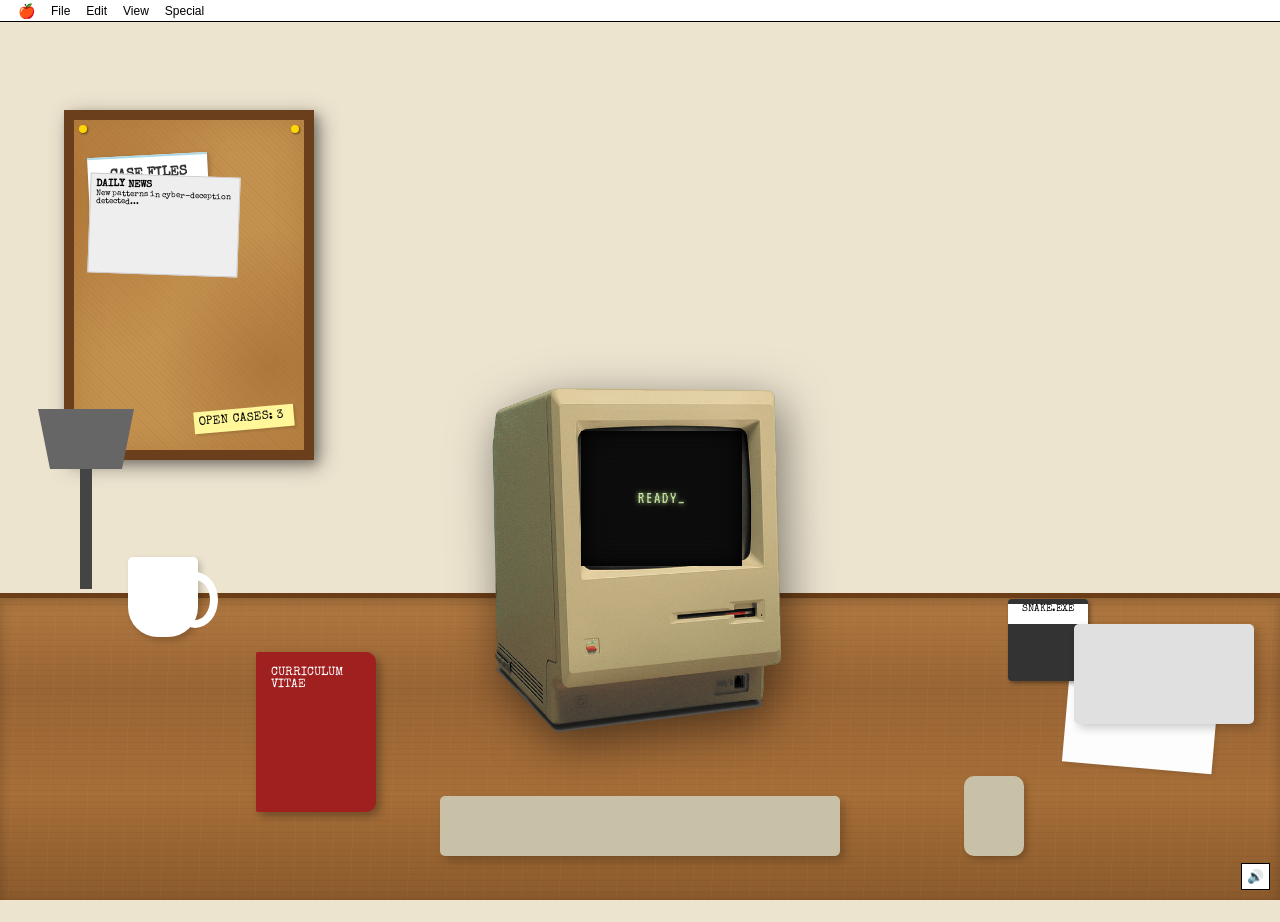
==== desk-prototype/index.html @ 0321bca7 "v3.1: Replace CSS Mac with real photo + calibrated screen overlay, improve wood desk + cork board te" ====
<!DOCTYPE html>
<html lang="en">
<head>
    <meta charset="UTF-8">
    <meta name="viewport" content="width=device-width, initial-scale=1.0">
    <title>Docka Research | Forensic Researcher Desk</title>
    <link href="https://fonts.googleapis.com/css2?family=Special+Elite&family=VT323&display=swap" rel="stylesheet">
    <style>
        :root {
            --wall-color: #EDE4D0;
            --desk-color: #B87830;
            --mac-body: #C9C0A8;
            --mac-screen: #0a0a0a;
            --phosphor: #c8e8a0;
            --shadow: rgba(0,0,0,0.2);
            --lamp-glow: transparent;
            --text-color: #000;
            --menu-bg: #fff;
            --circle-red: #C02020;
            --transition-speed: 0.5s;
        }

        .dark-mode {
            --wall-color: #1a1008;
            --desk-color: #2a1408;
            --lamp-glow: radial-gradient(circle at 200px 200px, rgba(255, 230, 150, 0.4) 0%, transparent 70%);
            --text-color: #eee;
            --menu-bg: #333;
        }

        * { box-sizing: border-box; margin: 0; padding: 0; cursor: default; }
        
        body {
            background-color: var(--wall-color);
            font-family: 'Special Elite', cursive;
            overflow: hidden;
            height: 100vh;
            width: 100vw;
            transition: background-color var(--transition-speed);
        }

        /* System 6 Menu Bar */
        #menu-bar {
            height: 22px;
            background: #fff;
            border-bottom: 1px solid #000;
            display: flex;
            align-items: center;
            padding: 0 10px;
            font-family: -apple-system, BlinkMacSystemFont, "Segoe UI", Helvetica, Arial, sans-serif;
            font-size: 12px;
            position: fixed;
            top: 0;
            left: 0;
            right: 0;
            z-index: 1000;
        }
        .menu-item { padding: 0 8px; position: relative; }
        .menu-item:hover { background: #000; color: #fff; }
        .apple-logo { font-size: 14px; }
        
        #menu-bar .dropdown {
            display: none;
            position: absolute;
            top: 22px;
            left: 0;
            background: #fff;
            border: 1px solid #000;
            box-shadow: 2px 2px 0 #000;
            min-width: 150px;
            z-index: 1001;
        }
        .menu-item:hover .dropdown { display: block; }
        .dropdown-item { padding: 4px 12px; color: #000; }
        .dropdown-item:hover { background: #000; color: #fff; }

        /* Desk Scene */
        #viewport {
            width: 100%;
            height: calc(100% - 22px);
            margin-top: 22px;
            display: flex;
            flex-direction: column;
            align-items: center;
            justify-content: flex-end;
            position: relative;
        }

        #desk-surface {
            width: 100%;
            height: 35%;
            background-color: #9A6535;
            background-image:
                repeating-linear-gradient(
                    92deg,
                    transparent,
                    transparent 18px,
                    rgba(255,255,255,0.025) 18px,
                    rgba(255,255,255,0.025) 19px
                ),
                repeating-linear-gradient(
                    180deg,
                    rgba(0,0,0,0.04) 0px,
                    rgba(0,0,0,0.04) 1px,
                    transparent 1px,
                    transparent 6px
                ),
                linear-gradient(
                    180deg,
                    #B07840 0%,
                    #9A6535 30%,
                    #A66E38 65%,
                    #8B5A2C 100%
                );
            border-top: 5px solid #6B3E18;
            box-shadow: inset 0 4px 12px rgba(0,0,0,0.2);
            position: relative;
            transition: background-color var(--transition-speed);
        }

        #lamp-light {
            position: absolute;
            top: 0; left: 0; width: 100%; height: 100%;
            background: var(--lamp-glow);
            pointer-events: none;
            z-index: 5;
        }

        /* Evidence Board */
        #evidence-board {
            position: absolute;
            left: 5%;
            top: 10%;
            width: 250px;
            height: 350px;
            background-color: #C4914F;
            background-image:
                radial-gradient(ellipse at 15% 20%, rgba(160,100,40,0.5) 0%, transparent 45%),
                radial-gradient(ellipse at 85% 75%, rgba(140,80,30,0.4) 0%, transparent 40%),
                radial-gradient(ellipse at 50% 50%, rgba(200,150,80,0.2) 0%, transparent 60%),
                repeating-linear-gradient(45deg, transparent, transparent 3px, rgba(0,0,0,0.03) 3px, rgba(0,0,0,0.03) 4px);
            border: 10px solid #6B3E1C;
            box-shadow: 4px 4px 8px rgba(0,0,0,0.2), inset 0 0 30px rgba(140,90,30,0.3), 6px 6px 20px rgba(0,0,0,0.4);
            padding: 15px;
            z-index: 1;
        }
        .pin {
            width: 8px; height: 8px; background: gold; border-radius: 50%;
            position: absolute; box-shadow: 1px 1px 2px rgba(0,0,0,0.5);
        }
        .index-card {
            background: #fff; width: 120px; height: 80px; padding: 10px;
            box-shadow: 2px 2px 5px rgba(0,0,0,0.2);
            transform: rotate(-3deg); margin-top: 20px;
            font-size: 14px; color: #333; text-align: center;
            border-top: 2px solid #add8e6;
        }

        /* Real Mac Photo + Screen Overlay */
        #mac-container {
            position: absolute;
            bottom: 18%;
            width: 310px;
            z-index: 10;
        }
        #mac-photo {
            width: 100%;
            height: auto;
            display: block;
            filter: drop-shadow(6px 12px 24px rgba(0,0,0,0.5));
        }
        #mac-screen-overlay {
            position: absolute;
            /* Calibrated to real Mac 128k photo screen area */
            left: 31%;
            top: 14.5%;
            width: 52%;
            height: 37%;
            background: #0d0d0d;
            cursor: pointer;
            overflow: hidden;
            box-shadow: inset 0 0 25px rgba(0,0,0,0.9), inset 0 0 8px rgba(0,0,0,0.6);
        }
        /* Phosphor scanlines on screen */
        #mac-screen-overlay::after {
            content: '';
            position: absolute;
            top: 0; left: 0; right: 0; bottom: 0;
            background: repeating-linear-gradient(
                0deg,
                transparent,
                transparent 2px,
                rgba(0,0,0,0.08) 2px,
                rgba(0,0,0,0.08) 4px
            );
            pointer-events: none;
            z-index: 2;
        }

        /* Desk Items */
        .desk-item { position: absolute; transition: transform 0.2s; }
        .desk-item:hover { transform: translateY(-5px); }

        #keyboard { bottom: 5%; width: 400px; height: 60px; background: var(--mac-body); border-radius: 5px; box-shadow: 5px 5px 10px rgba(0,0,0,0.2); left: calc(50% - 200px); z-index: 11; }
        #mouse { bottom: 5%; right: 20%; width: 60px; height: 80px; background: var(--mac-body); border-radius: 10px; box-shadow: 3px 3px 6px rgba(0,0,0,0.2); z-index: 11; }
        #red-notebook { bottom: 10%; left: 20%; width: 120px; height: 160px; background: #a02020; border-radius: 2px 10px 10px 2px; box-shadow: 4px 4px 8px rgba(0,0,0,0.3); z-index: 11; }
        #envelope { bottom: 15%; right: 5%; width: 150px; height: 100px; background: #fdfdfd; box-shadow: 2px 2px 4px rgba(0,0,0,0.1); transform: rotate(5deg); z-index: 11; }
        #floppy { bottom: 25%; right: 15%; width: 80px; height: 82px; background: #333; border-radius: 4px; z-index: 11; box-shadow: 2px 2px 4px rgba(0,0,0,0.4); }
        #coffee-mug { bottom: 30%; left: 10%; width: 70px; height: 80px; background: #fff; border-radius: 5px 5px 30px 30px; box-shadow: 3px 3px 6px rgba(0,0,0,0.2); z-index: 11; }
        #coffee-mug::after { content: ''; position: absolute; right: -20px; top: 15px; width: 30px; height: 40px; border: 8px solid #fff; border-radius: 50%; }
        #lamp { bottom: 40%; left: 2%; width: 120px; height: 200px; z-index: 12; }
        #printer { bottom: 20%; right: 2%; width: 180px; height: 100px; background: #e0e0e0; border-radius: 5px; z-index: 11; box-shadow: 4px 4px 10px rgba(0,0,0,0.2); }

        /* Interaction Circle */
        .hover-circle {
            position: absolute;
            pointer-events: none;
            width: 120%;
            height: 120%;
            top: -10%;
            left: -10%;
            z-index: 20;
            opacity: 0;
            transition: opacity 0.2s;
        }
        .desk-item:hover .hover-circle { opacity: 1; }
        .circle-svg {
            width: 100%;
            height: 100%;
            fill: none;
            stroke: var(--circle-red);
            stroke-width: 3;
            stroke-linecap: round;
            stroke-dasharray: 1000;
            stroke-dashoffset: 1000;
        }
        .desk-item:hover .circle-svg {
            animation: drawCircle 0.4s forwards ease-out;
        }
        @keyframes drawCircle { to { stroke-dashoffset: 0; } }

        /* Overlays */
        #overlay-container {
            position: fixed;
            top: 0; left: 0; width: 100%; height: 100%;
            background: rgba(0,0,0,0.5);
            display: none;
            justify-content: center;
            align-items: center;
            z-index: 2000;
        }
        .sys6-window {
            background: #fff;
            border: 1px solid #000;
            box-shadow: 2px 2px 0 #000;
            width: 500px;
            max-width: 90vw;
            position: relative;
        }
        .sys6-titlebar {
            height: 20px;
            background: repeating-linear-gradient(180deg, #000 0px, #000 1px, #fff 1px, #fff 2px);
            border-bottom: 1px solid #000;
            display: flex;
            justify-content: center;
            align-items: center;
        }
        .sys6-title {
            background: #fff;
            padding: 0 10px;
            font-size: 12px;
            font-weight: bold;
        }
        .sys6-close {
            position: absolute;
            left: 4px; top: 4px;
            width: 11px; height: 11px;
            background: #fff;
            border: 1px solid #000;
        }
        .sys6-close:active { background: #000; }
        .sys6-content { padding: 20px; color: #000; line-height: 1.4; overflow-y: auto; max-height: 70vh; }
        
        /* Games Styles */
        #game-canvas { width: 100%; background: #0a0a0a; display: block; }
        .phosphor-text { font-family: 'VT323', monospace; color: var(--phosphor); text-shadow: 0 0 5px var(--phosphor); }

        /* Screensaver */
        #screensaver {
            position: fixed; top: 0; left: 0; width: 100%; height: 100%;
            background: rgba(0,0,0,0.95);
            z-index: 5000;
            display: none;
            color: #fff;
            justify-content: center;
            align-items: center;
            flex-direction: column;
        }
        .toaster { position: absolute; font-size: 40px; pointer-events: none; }
        
        /* UI Utilities */
        #mute-btn { position: fixed; bottom: 10px; right: 10px; z-index: 3000; background: #fff; border: 1px solid #000; padding: 5px; }

        /* Receipts */
        .receipt {
            background: #fff; width: 100px; padding: 10px; border-radius: 0 0 5px 5px;
            position: absolute; top: 100%; left: 40px; transform: scaleY(0); transform-origin: top;
            transition: transform 1s; z-index: 10; font-size: 8px; border: 1px solid #ccc;
        }
        .printing .receipt { transform: scaleY(1); }

        @media (max-width: 1024px) { #viewport { transform: scale(0.85); transform-origin: bottom center; } }
        @media (max-width: 768px) { #viewport { transform: scale(0.65); transform-origin: bottom center; } }
    </style>
</head>
<body>

<div id="menu-bar">
    <div class="menu-item apple-logo">
        🍎
        <div class="dropdown">
            <div class="dropdown-item" onclick="showOverlay('about')">About This Mac...</div>
            <div class="dropdown-item" onclick="showOverlay('services')">Docka Research...</div>
        </div>
    </div>
    <div class="menu-item">File</div>
    <div class="menu-item">Edit</div>
    <div class="menu-item">View</div>
    <div class="menu-item">Special</div>
</div>

<div id="viewport">
    <div id="evidence-board">
        <div class="pin" style="top:5px; left:5px;"></div>
        <div class="pin" style="top:5px; right:5px;"></div>
        <div class="index-card desk-item" onclick="showOverlay('research')">
            <strong>CASE FILES</strong>
            <p style="font-size:10px; margin-top:5px;">Behavioral Analysis Subsets</p>
            <div class="hover-circle"><svg class="circle-svg" viewBox="0 0 100 100"><ellipse cx="50" cy="50" rx="45" ry="40"/></svg></div>
        </div>
        <div style="background:#eee; height:100px; width:150px; margin-top:40px; transform:rotate(2deg); border:1px solid #ccc; padding:5px; font-size:8px;">
            <strong style="font-size:10px;">DAILY NEWS</strong><br>New patterns in cyber-deception detected...
        </div>
        <div style="background:#fff799; padding:5px; width:100px; position:absolute; bottom:20px; right:10px; transform:rotate(-5deg); box-shadow:2px 2px 2px rgba(0,0,0,0.1); font-size:12px;">
            OPEN CASES: 3
        </div>
    </div>

    <div id="mac-container" class="desk-item" onclick="showOverlay('services')">
        <img src="assets/mac128k.png" id="mac-photo" alt="Vintage Macintosh 128k" />
        <div id="mac-screen-overlay" onclick="event.stopPropagation(); startGame('pong')">
            <div style="width:100%; height:100%; display:flex; justify-content:center; align-items:center; position:relative; z-index:1;">
                <span class="phosphor-text" style="font-size: 16px; letter-spacing:2px;">READY_</span>
            </div>
        </div>
        <div class="hover-circle"><svg class="circle-svg" viewBox="0 0 100 100"><ellipse cx="50" cy="50" rx="45" ry="40"/></svg></div>
    </div>

    <div id="keyboard" class="desk-item" onclick="showOverlay('about')">
        <div class="hover-circle"><svg class="circle-svg" viewBox="0 0 100 100"><ellipse cx="50" cy="50" rx="45" ry="40"/></svg></div>
    </div>
    
    <div id="mouse" class="desk-item" onclick="showOverlay('home')">
        <div class="hover-circle"><svg class="circle-svg" viewBox="0 0 100 100"><ellipse cx="50" cy="50" rx="45" ry="40"/></svg></div>
    </div>

    <div id="red-notebook" class="desk-item" onclick="showOverlay('cv')">
        <div style="color:white; padding:15px; font-size:12px;">CURRICULUM VITAE</div>
        <div class="hover-circle"><svg class="circle-svg" viewBox="0 0 100 100"><ellipse cx="50" cy="50" rx="45" ry="40"/></svg></div>
    </div>

    <div id="envelope" class="desk-item" onclick="showOverlay('contact')">
        <div style="padding:10px; font-size:8px;">erin@dockaresearch.com</div>
        <div class="hover-circle"><svg class="circle-svg" viewBox="0 0 100 100"><ellipse cx="50" cy="50" rx="45" ry="40"/></svg></div>
    </div>

    <div id="floppy" class="desk-item" onclick="startGame('snake')">
        <div style="width:100%; height:20px; background:#fff; margin-top:5px; font-size:10px; text-align:center;">SNAKE.EXE</div>
        <div class="hover-circle"><svg class="circle-svg" viewBox="0 0 100 100"><ellipse cx="50" cy="50" rx="45" ry="40"/></svg></div>
    </div>

    <div id="coffee-mug" class="desk-item" onclick="showOverlay('easteregg')">
        <div class="hover-circle"><svg class="circle-svg" viewBox="0 0 100 100"><ellipse cx="50" cy="50" rx="45" ry="40"/></svg></div>
    </div>

    <div id="lamp" class="desk-item" onclick="toggleLamp()">
        <svg viewBox="0 0 100 200">
            <rect x="45" y="100" width="10" height="100" fill="#444" />
            <path d="M20 100 L80 100 L90 50 L10 50 Z" fill="#666" />
        </svg>
        <div class="hover-circle"><svg class="circle-svg" viewBox="0 0 100 100"><ellipse cx="50" cy="50" rx="45" ry="40"/></svg></div>
    </div>

    <div id="printer" class="desk-item" onclick="printCV()">
        <div class="receipt">
            ERIN STEPHENS<br>CV SUMMARY<br>----------<br>* Forensic Researcher<br>* Cyberpsychology<br>* OSINT Expert<br>----------
        </div>
        <div class="hover-circle"><svg class="circle-svg" viewBox="0 0 100 100"><ellipse cx="50" cy="50" rx="45" ry="40"/></svg></div>
    </div>

    <div id="desk-surface">
        <div id="lamp-light"></div>
    </div>
</div>

<div id="overlay-container" onclick="closeOverlay()">
    <div class="sys6-window" onclick="event.stopPropagation()">
        <div class="sys6-titlebar">
            <div class="sys6-close" onclick="closeOverlay()"></div>
            <div class="sys6-title" id="overlay-title">Window</div>
        </div>
        <div class="sys6-content" id="overlay-content">
            <!-- Content Injected Here -->
        </div>
    </div>
</div>

<div id="screensaver" onclick="stopScreensaver()">
    <h1 class="phosphor-text" style="font-size: 40px; margin-bottom: 20px;">DOCKA RESEARCH — SYSTEM IDLE</h1>
    <p class="phosphor-text">PRESS ANY KEY TO AWAKEN</p>
</div>

<button id="mute-btn" onclick="toggleMute()">🔊</button>

<script>
    /* Audio Context */
    let audioCtx;
    let isMuted = false;

    function initAudio() {
        if (!audioCtx) audioCtx = new (window.AudioContext || window.webkitAudioContext)();
    }

    function playSound(type) {
        if (isMuted) return;
        initAudio();
        const osc = audioCtx.createOscillator();
        const gain = audioCtx.createGain();
        osc.connect(gain);
        gain.connect(audioCtx.destination);

        const now = audioCtx.currentTime;

        if (type === 'startup') {
            // Mac Startup Chime (C Major)
            [261.63, 329.63, 392.00, 523.25].forEach((freq, i) => {
                const o = audioCtx.createOscillator();
                const g = audioCtx.createGain();
                o.frequency.value = freq;
                o.type = 'sine';
                o.connect(g);
                g.connect(audioCtx.destination);
                g.gain.setValueAtTime(0.2, now + i * 0.1);
                g.gain.exponentialRampToValueAtTime(0.01, now + 1.5);
                o.start(now + i * 0.1);
                o.stop(now + 1.5);
            });
        } else if (type === 'click') {
            const noise = audioCtx.createBufferSource();
            const buffer = audioCtx.createBuffer(1, audioCtx.sampleRate * 0.005, audioCtx.sampleRate);
            const data = buffer.getChannelData(0);
            for (let i = 0; i < data.length; i++) data[i] = Math.random() * 2 - 1;
            noise.buffer = buffer;
            gain.gain.setValueAtTime(0.05, now);
            gain.gain.exponentialRampToValueAtTime(0.01, now + 0.005);
            noise.connect(gain);
            noise.start();
        } else if (type === 'whirr') {
            osc.frequency.setValueAtTime(100, now);
            osc.frequency.linearRampToValueAtTime(120, now + 0.4);
            osc.frequency.linearRampToValueAtTime(80, now + 0.8);
            gain.gain.setValueAtTime(0.1, now);
            gain.gain.linearRampToValueAtTime(0.01, now + 0.8);
            osc.start();
            osc.stop(now + 0.8);
        } else if (type === 'open') {
            osc.frequency.setValueAtTime(400, now);
            osc.frequency.exponentialRampToValueAtTime(200, now + 0.2);
            gain.gain.setValueAtTime(0.1, now);
            gain.gain.exponentialRampToValueAtTime(0.01, now + 0.2);
            osc.start();
            osc.stop(now + 0.2);
        } else if (type === 'pong-paddle') {
            osc.type = 'square';
            osc.frequency.setValueAtTime(440, now);
            gain.gain.setValueAtTime(0.1, now);
            gain.gain.exponentialRampToValueAtTime(0.01, now + 0.05);
            osc.start();
            osc.stop(now + 0.05);
        } else if (type === 'pong-wall') {
            osc.type = 'square';
            osc.frequency.setValueAtTime(220, now);
            gain.gain.setValueAtTime(0.1, now);
            gain.gain.exponentialRampToValueAtTime(0.01, now + 0.05);
            osc.start();
            osc.stop(now + 0.05);
        } else if (type === 'hover') {
            const noise = audioCtx.createBufferSource();
            const buffer = audioCtx.createBuffer(1, audioCtx.sampleRate * 0.003, audioCtx.sampleRate);
            const data = buffer.getChannelData(0);
            for (let i = 0; i < data.length; i++) data[i] = Math.random() * 2 - 1;
            noise.buffer = buffer;
            gain.gain.setValueAtTime(0.02, now);
            noise.connect(gain);
            noise.start();
        }
    }

    function toggleMute() {
        isMuted = !isMuted;
        document.getElementById('mute-btn').innerText = isMuted ? '🔇' : '🔊';
    }

    /* Overlays */
    const contentMap = {
        home: { title: "Welcome", body: "<h1>Docka Research</h1><p>Forensic Researcher Desk. Everything here is interactive. Click around to explore my work, research, and tools.</p>" },
        services: { title: "Services", body: "<ul><li>Forensic Research</li><li>OSINT & Cryptocurrency Forensics</li><li>Training & Education</li><li>Cyberpsychology Consulting</li><li>Expert Analysis & Reports</li></ul>" },
        about: { title: "About Erin", body: "Erin Stephens is a forensic researcher and doctoral candidate in forensic cyberpsychology. She works at the crossroads of how people behave, how they hide, and how they get found." },
        contact: { title: "Contact", body: "Email: erin@dockaresearch.com<br><br><form style='display:flex; flex-direction:column; gap:10px;'><input type='text' placeholder='Name'><input type='email' placeholder='Email'><textarea placeholder='Message'></textarea><button type='button' onclick='closeOverlay()'>Send</button></form>" },
        research: { title: "Research Case Files", body: "Current focus: Behavioral fingerprinting in digital environments.<br><br>Detailed analysis coming soon. Monitoring for signature-based deviations." },
        cv: { title: "Curriculum Vitae", body: "Erin Stephens, PhD Candidate.<br><br>Selected Experience:<br>- Forensic Analyst (2018-Present)<br>- OSINT Training Lead<br>- Cyberpsychology Researcher<br><br>Full CV available upon request." },
        easteregg: { title: "Coffee.sys", body: "The fuel of late-night forensics. Hot, black, and strictly necessary." }
    };

    function showOverlay(key) {
        const data = contentMap[key];
        document.getElementById('overlay-title').innerText = data.title;
        document.getElementById('overlay-content').innerHTML = data.body;
        document.getElementById('overlay-container').style.display = 'flex';
        playSound('open');
    }

    function closeOverlay() {
        document.getElementById('overlay-container').style.display = 'none';
        if (gameLoop) cancelAnimationFrame(gameLoop);
    }

    /* Games */
    let gameLoop;
    function startGame(game) {
        const container = document.getElementById('overlay-content');
        const title = document.getElementById('overlay-title');
        document.getElementById('overlay-container').style.display = 'flex';
        
        container.innerHTML = '<canvas id="game-canvas" width="400" height="300"></canvas>';
        const canvas = document.getElementById('game-canvas');
        const ctx = canvas.getContext('2d');
        
        if (game === 'pong') {
            title.innerText = "Pong v1.0 — Docka Research Systems";
            runPong(canvas, ctx);
        } else if (game === 'snake') {
            title.innerText = "Snake.exe — Case File Navigator";
            playSound('whirr');
            runSnake(canvas, ctx);
        }
    }

    function runPong(canvas, ctx) {
        let p1y = 120, p2y = 120, bx = 200, by = 150, bvx = 3, bvy = 2;
        let p1s = 0, p2s = 0;
        let started = false;

        function loop() {
            ctx.fillStyle = '#0a0a0a';
            ctx.fillRect(0, 0, canvas.width, canvas.height);
            
            if (!started) {
                ctx.fillStyle = '#c8e8a0';
                ctx.font = '20px VT323';
                ctx.textAlign = 'center';
                ctx.fillText('PRESS W/S TO START', 200, 150);
                gameLoop = requestAnimationFrame(loop);
                return;
            }

            // Ball
            bx += bvx; by += bvy;
            if (by < 0 || by > canvas.height) { bvy *= -1; playSound('pong-wall'); }
            
            // Paddles
            ctx.fillStyle = '#c8e8a0';
            ctx.fillRect(10, p1y, 10, 60);
            ctx.fillRect(380, p2y, 10, 60);
            ctx.fillRect(bx-4, by-4, 8, 8);

            // AI
            if (p2y + 30 < by) p2y += 2; else p2y -= 2;

            // Collision
            if (bx < 20 && by > p1y && by < p1y + 60) { bvx *= -1.1; bvx = Math.min(bvx, 8); playSound('pong-paddle'); }
            if (bx > 380 && by > p2y && by < p2y + 60) { bvx *= -1.1; playSound('pong-paddle'); }

            // Score
            if (bx < 0) { p2s++; reset(); }
            if (bx > canvas.width) { p1s++; reset(); }

            ctx.font = '30px VT323';
            ctx.fillText(`${p1s} : ${p2s}`, 200, 40);

            if (p1s >= 7 || p2s >= 7) {
                ctx.fillText(p1s >= 7 ? "YOU WIN" : "SYSTEM WINS", 200, 150);
                cancelAnimationFrame(gameLoop);
            } else {
                gameLoop = requestAnimationFrame(loop);
            }
        }

        function reset() { bx = 200; by = 150; bvx = 3 * (Math.random() > 0.5 ? 1 : -1); }
        
        window.onkeydown = (e) => {
            started = true;
            if (e.key === 'w') p1y -= 20;
            if (e.key === 's') p1y += 20;
            playSound('click');
        };
        loop();
    }

    function runSnake(canvas, ctx) {
        let snake = [{x:10, y:10}], food = {x:15, y:15}, dx = 1, dy = 0, score = 0;
        let speed = 150;

        function loop() {
            const head = {x: snake[0].x + dx, y: snake[0].y + dy};
            snake.unshift(head);

            if (head.x === food.x && head.y === food.y) {
                score++;
                food = {x: Math.floor(Math.random()*20), y: Math.floor(Math.random()*15)};
                playSound('pong-paddle');
            } else {
                snake.pop();
            }

            if (head.x < 0 || head.x >= 20 || head.y < 0 || head.y >= 15 || snake.slice(1).some(s => s.x === head.x && s.y === head.y)) {
                ctx.fillStyle = '#c8e8a0';
                ctx.font = '30px VT323';
                ctx.fillText("GAME OVER", 130, 150);
                return;
            }

            ctx.fillStyle = '#0a0a0a';
            ctx.fillRect(0, 0, canvas.width, canvas.height);
            ctx.fillStyle = '#c8e8a0';
            snake.forEach(s => ctx.fillRect(s.x*20, s.y*20, 18, 18));
            ctx.fillText("□", food.x*20, food.y*20 + 15);
            
            ctx.font = '20px VT323';
            ctx.fillText(`Files Found: ${score}`, 10, 20);
            
            setTimeout(loop, speed - Math.min(score*5, 100));
        }

        window.onkeydown = (e) => {
            if (e.key === 'ArrowUp' && dy === 0) { dx = 0; dy = -1; }
            if (e.key === 'ArrowDown' && dy === 0) { dx = 0; dy = 1; }
            if (e.key === 'ArrowLeft' && dx === 0) { dx = -1; dy = 0; }
            if (e.key === 'ArrowRight' && dx === 0) { dx = 1; dy = 0; }
            playSound('click');
        };
        loop();
    }

    /* Lamp Logic */
    function toggleLamp() {
        document.body.classList.toggle('dark-mode');
        playSound('click');
    }

    /* Printer */
    function printCV() {
        const printer = document.getElementById('printer');
        printer.classList.add('printing');
        playSound('whirr');
        setTimeout(() => printer.classList.remove('printing'), 5000);
    }

    /* Screensaver */
    let idleTime = 0;
    setInterval(() => {
        idleTime++;
        if (idleTime > 60) startScreensaver();
    }, 1000);

    function startScreensaver() {
        const ss = document.getElementById('screensaver');
        ss.style.display = 'flex';
        // Flying Toasters
        for(let i=0; i<10; i++) {
            const t = document.createElement('div');
            t.className = 'toaster';
            t.innerText = '🍞';
            t.style.left = Math.random() * 100 + 'vw';
            t.style.top = Math.random() * 100 + 'vh';
            ss.appendChild(t);
            animateToaster(t);
        }
    }

    function animateToaster(t) {
        let x = parseFloat(t.style.left), y = parseFloat(t.style.top);
        function move() {
            x -= 2; y += 2;
            if (x < -50) x = window.innerWidth;
            if (y > window.innerHeight) y = -50;
            t.style.left = x + 'px';
            t.style.top = y + 'px';
            if (document.getElementById('screensaver').style.display === 'flex') requestAnimationFrame(move);
        }
        move();
    }

    function stopScreensaver() {
        document.getElementById('screensaver').style.display = 'none';
        document.querySelectorAll('.toaster').forEach(t => t.remove());
        idleTime = 0;
    }

    window.onmousemove = () => idleTime = 0;
    window.onkeydown = () => { idleTime = 0; stopScreensaver(); };

    /* Initial Chime */
    window.onload = () => {
        setTimeout(() => playSound('startup'), 500);
        document.querySelectorAll('.desk-item').forEach(item => {
            item.addEventListener('mouseenter', () => playSound('hover'));
        });
    };
</script>
</body>
</html>
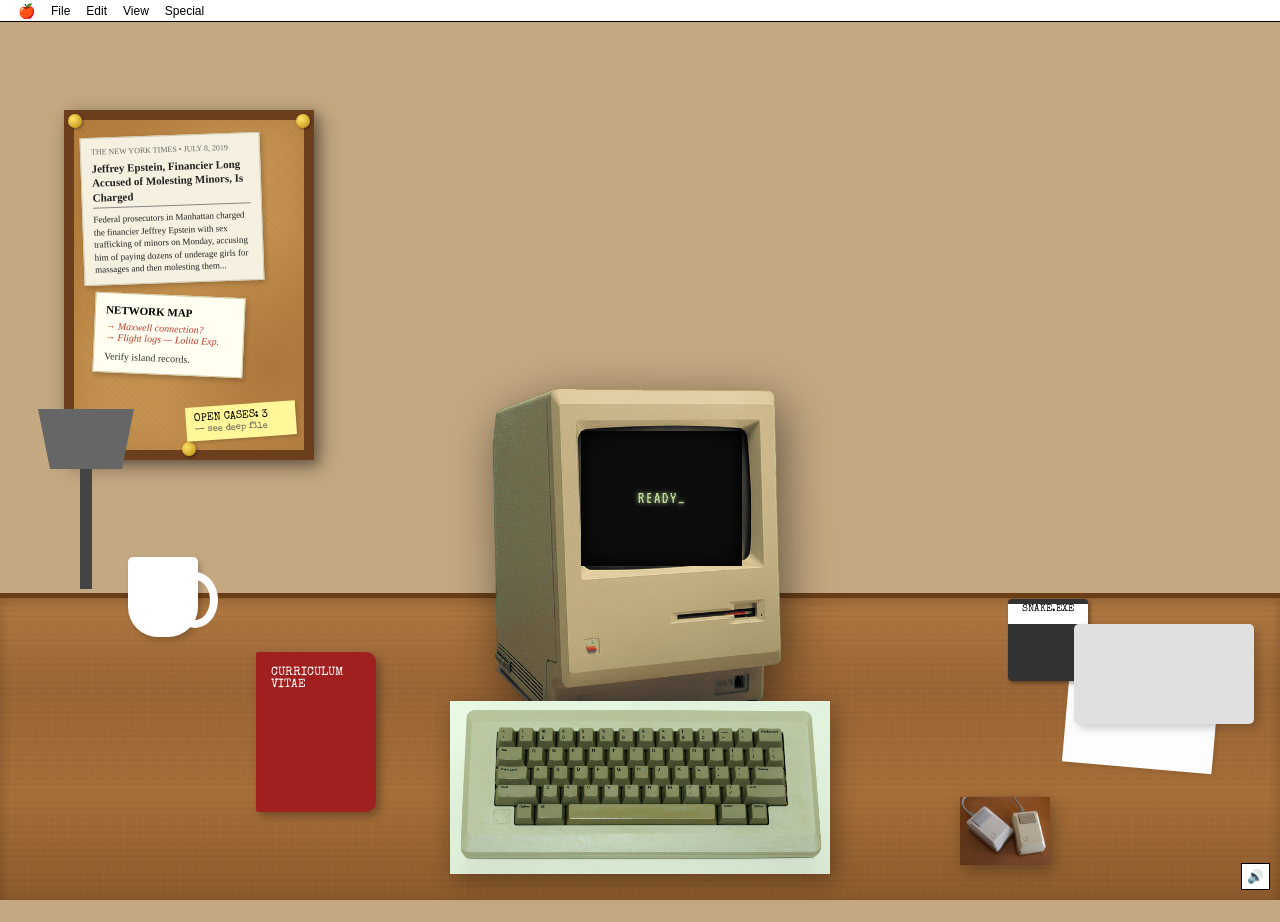
==== commit 6b8cf20b: "v3.2: Real keyboard/mouse photos, Epstein evidence board, menu items, warmer colors, no red circles," ====
--- a/desk-prototype/index.html
+++ b/desk-prototype/index.html
@@ -7,7 +7,7 @@
     <link href="https://fonts.googleapis.com/css2?family=Special+Elite&family=VT323&display=swap" rel="stylesheet">
     <style>
         :root {
-            --wall-color: #EDE4D0;
+            --wall-color: #C4A882;
             --desk-color: #B87830;
             --mac-body: #C9C0A8;
             --mac-screen: #0a0a0a;
@@ -21,9 +21,9 @@
         }
 
         .dark-mode {
-            --wall-color: #1a1008;
+            --wall-color: #2C1A0E;
             --desk-color: #2a1408;
-            --lamp-glow: radial-gradient(circle at 200px 200px, rgba(255, 230, 150, 0.4) 0%, transparent 70%);
+            --lamp-glow: radial-gradient(ellipse 70% 80% at 12% 0%, rgba(255,210,80,0.55) 0%, rgba(255,190,50,0.25) 35%, rgba(255,170,30,0.08) 60%, transparent 75%);
             --text-color: #eee;
             --menu-bg: #333;
         }
@@ -199,10 +199,13 @@
 
         /* Desk Items */
         .desk-item { position: absolute; transition: transform 0.2s; }
-        .desk-item:hover { transform: translateY(-5px); }
-
-        #keyboard { bottom: 5%; width: 400px; height: 60px; background: var(--mac-body); border-radius: 5px; box-shadow: 5px 5px 10px rgba(0,0,0,0.2); left: calc(50% - 200px); z-index: 11; }
-        #mouse { bottom: 5%; right: 20%; width: 60px; height: 80px; background: var(--mac-body); border-radius: 10px; box-shadow: 3px 3px 6px rgba(0,0,0,0.2); z-index: 11; }
+        .desk-item:hover { transform: translateY(-3px); filter: brightness(1.05); }
+        .desk-item { cursor: pointer; }
+
+        #keyboard { bottom: 3%; width: 380px; left: calc(50% - 190px); z-index: 11; background: none; height: auto; }
+        #keyboard img { width: 100%; height: auto; display: block; filter: drop-shadow(4px 6px 12px rgba(0,0,0,0.35)); }
+        #mouse { bottom: 4%; right: 18%; width: 90px; z-index: 11; background: none; height: auto; }
+        #mouse img { width: 100%; height: auto; display: block; filter: drop-shadow(3px 5px 8px rgba(0,0,0,0.3)); }
         #red-notebook { bottom: 10%; left: 20%; width: 120px; height: 160px; background: #a02020; border-radius: 2px 10px 10px 2px; box-shadow: 4px 4px 8px rgba(0,0,0,0.3); z-index: 11; }
         #envelope { bottom: 15%; right: 5%; width: 150px; height: 100px; background: #fdfdfd; box-shadow: 2px 2px 4px rgba(0,0,0,0.1); transform: rotate(5deg); z-index: 11; }
         #floppy { bottom: 25%; right: 15%; width: 80px; height: 82px; background: #333; border-radius: 4px; z-index: 11; box-shadow: 2px 2px 4px rgba(0,0,0,0.4); }
@@ -210,34 +213,6 @@
         #coffee-mug::after { content: ''; position: absolute; right: -20px; top: 15px; width: 30px; height: 40px; border: 8px solid #fff; border-radius: 50%; }
         #lamp { bottom: 40%; left: 2%; width: 120px; height: 200px; z-index: 12; }
         #printer { bottom: 20%; right: 2%; width: 180px; height: 100px; background: #e0e0e0; border-radius: 5px; z-index: 11; box-shadow: 4px 4px 10px rgba(0,0,0,0.2); }
-
-        /* Interaction Circle */
-        .hover-circle {
-            position: absolute;
-            pointer-events: none;
-            width: 120%;
-            height: 120%;
-            top: -10%;
-            left: -10%;
-            z-index: 20;
-            opacity: 0;
-            transition: opacity 0.2s;
-        }
-        .desk-item:hover .hover-circle { opacity: 1; }
-        .circle-svg {
-            width: 100%;
-            height: 100%;
-            fill: none;
-            stroke: var(--circle-red);
-            stroke-width: 3;
-            stroke-linecap: round;
-            stroke-dasharray: 1000;
-            stroke-dashoffset: 1000;
-        }
-        .desk-item:hover .circle-svg {
-            animation: drawCircle 0.4s forwards ease-out;
-        }
-        @keyframes drawCircle { to { stroke-dashoffset: 0; } }
 
         /* Overlays */
         #overlay-container {
@@ -309,6 +284,45 @@
         }
         .printing .receipt { transform: scaleY(1); }
 
+        .clipping {
+            background: #f5f0e0;
+            padding: 8px 10px;
+            font-family: Georgia, serif;
+            font-size: 9px;
+            line-height: 1.4;
+            color: #222;
+            border: 1px solid #d0c8b0;
+            box-shadow: 2px 2px 5px rgba(0,0,0,0.2);
+            transform: rotate(-1.5deg);
+            position: absolute;
+            width: 180px;
+            top: 30px;
+            left: 10px;
+        }
+        .clipping-headline {
+            font-size: 11px;
+            font-weight: bold;
+            border-bottom: 1px solid #888;
+            margin-bottom: 5px;
+            padding-bottom: 3px;
+            line-height: 1.3;
+        }
+        .clipping-date { font-size: 8px; color: #666; margin-bottom: 4px; }
+        .pin-gold {
+            width: 14px; height: 14px;
+            background: radial-gradient(circle at 35% 35%, #FFE566, #B8860B);
+            border-radius: 50%;
+            position: absolute;
+            box-shadow: 1px 1px 3px rgba(0,0,0,0.4);
+        }
+        .string-line {
+            position: absolute;
+            background: #c0392b;
+            height: 1px;
+            transform-origin: left center;
+            opacity: 0.7;
+        }
+
         @media (max-width: 1024px) { #viewport { transform: scale(0.85); transform-origin: bottom center; } }
         @media (max-width: 768px) { #viewport { transform: scale(0.65); transform-origin: bottom center; } }
     </style>
@@ -323,26 +337,41 @@
             <div class="dropdown-item" onclick="showOverlay('services')">Docka Research...</div>
         </div>
     </div>
-    <div class="menu-item">File</div>
-    <div class="menu-item">Edit</div>
-    <div class="menu-item">View</div>
-    <div class="menu-item">Special</div>
+    <div class="menu-item" onclick="showOverlay('opencase')">File</div>
+    <div class="menu-item" onclick="showOverlay('redact')">Edit</div>
+    <div class="menu-item" onclick="showOverlay('enhance')">View</div>
+    <div class="menu-item" onclick="toggleLamp()">Special</div>
 </div>
 
 <div id="viewport">
-    <div id="evidence-board">
-        <div class="pin" style="top:5px; left:5px;"></div>
-        <div class="pin" style="top:5px; right:5px;"></div>
-        <div class="index-card desk-item" onclick="showOverlay('research')">
-            <strong>CASE FILES</strong>
-            <p style="font-size:10px; margin-top:5px;">Behavioral Analysis Subsets</p>
-            <div class="hover-circle"><svg class="circle-svg" viewBox="0 0 100 100"><ellipse cx="50" cy="50" rx="45" ry="40"/></svg></div>
+    <div id="evidence-board" class="desk-item" onclick="showOverlay('research')">
+        <!-- Gold pushpins -->
+        <div class="pin-gold" style="top:-6px; left:-6px;"></div>
+        <div class="pin-gold" style="top:-6px; right:-6px;"></div>
+        <div class="pin-gold" style="bottom:-6px; left:calc(50% - 7px);"></div>
+
+        <!-- Red string connecting items -->
+        <div class="string-line" style="top:80px; left:30px; width:120px; transform:rotate(12deg);"></div>
+        <div class="string-line" style="top:95px; left:80px; width:100px; transform:rotate(-8deg);"></div>
+
+        <!-- Epstein newspaper clipping -->
+        <div class="clipping" style="top:15px; left:8px; transform:rotate(-2deg);">
+            <div class="clipping-date">THE NEW YORK TIMES &bull; JULY 8, 2019</div>
+            <div class="clipping-headline">Jeffrey Epstein, Financier Long Accused of Molesting Minors, Is Charged</div>
+            <p>Federal prosecutors in Manhattan charged the financier Jeffrey Epstein with sex trafficking of minors on Monday, accusing him of paying dozens of underage girls for massages and then molesting them...</p>
         </div>
-        <div style="background:#eee; height:100px; width:150px; margin-top:40px; transform:rotate(2deg); border:1px solid #ccc; padding:5px; font-size:8px;">
-            <strong style="font-size:10px;">DAILY NEWS</strong><br>New patterns in cyber-deception detected...
+
+        <!-- Index card with hand annotation -->
+        <div style="background:#fffef0; width:150px; padding:10px; position:absolute; top:175px; left:20px; transform:rotate(2.5deg); box-shadow:2px 3px 5px rgba(0,0,0,0.2); border:1px solid #d0c8a0; font-size:10px; font-family:Georgia,serif;">
+            <div style="font-weight:bold; font-size:11px; margin-bottom:5px;">NETWORK MAP</div>
+            <div style="color:#c0392b; font-style:italic;">→ Maxwell connection?</div>
+            <div style="color:#c0392b; font-style:italic;">→ Flight logs — Lolita Exp.</div>
+            <div style="margin-top:8px; color:#333;">Verify island records.</div>
         </div>
-        <div style="background:#fff799; padding:5px; width:100px; position:absolute; bottom:20px; right:10px; transform:rotate(-5deg); box-shadow:2px 2px 2px rgba(0,0,0,0.1); font-size:12px;">
-            OPEN CASES: 3
+
+        <!-- Sticky note -->
+        <div style="background:#fff799; padding:6px 8px; width:110px; position:absolute; bottom:12px; right:8px; transform:rotate(-4deg); box-shadow:2px 2px 3px rgba(0,0,0,0.15); font-size:11px; font-family:'Special Elite', cursive;">
+            OPEN CASES: 3<br><span style="font-size:9px; color:#555;">— see deep file</span>
         </div>
     </div>
 
@@ -353,34 +382,29 @@
                 <span class="phosphor-text" style="font-size: 16px; letter-spacing:2px;">READY_</span>
             </div>
         </div>
-        <div class="hover-circle"><svg class="circle-svg" viewBox="0 0 100 100"><ellipse cx="50" cy="50" rx="45" ry="40"/></svg></div>
     </div>
 
     <div id="keyboard" class="desk-item" onclick="showOverlay('about')">
-        <div class="hover-circle"><svg class="circle-svg" viewBox="0 0 100 100"><ellipse cx="50" cy="50" rx="45" ry="40"/></svg></div>
+        <img src="assets/keyboard.jpg" alt="Vintage Apple M0110 Keyboard" />
     </div>
     
     <div id="mouse" class="desk-item" onclick="showOverlay('home')">
-        <div class="hover-circle"><svg class="circle-svg" viewBox="0 0 100 100"><ellipse cx="50" cy="50" rx="45" ry="40"/></svg></div>
+        <img src="assets/mouse.jpg" alt="Vintage Apple M0100 Mouse" />
     </div>
 
     <div id="red-notebook" class="desk-item" onclick="showOverlay('cv')">
         <div style="color:white; padding:15px; font-size:12px;">CURRICULUM VITAE</div>
-        <div class="hover-circle"><svg class="circle-svg" viewBox="0 0 100 100"><ellipse cx="50" cy="50" rx="45" ry="40"/></svg></div>
     </div>
 
     <div id="envelope" class="desk-item" onclick="showOverlay('contact')">
         <div style="padding:10px; font-size:8px;">erin@dockaresearch.com</div>
-        <div class="hover-circle"><svg class="circle-svg" viewBox="0 0 100 100"><ellipse cx="50" cy="50" rx="45" ry="40"/></svg></div>
     </div>
 
     <div id="floppy" class="desk-item" onclick="startGame('snake')">
         <div style="width:100%; height:20px; background:#fff; margin-top:5px; font-size:10px; text-align:center;">SNAKE.EXE</div>
-        <div class="hover-circle"><svg class="circle-svg" viewBox="0 0 100 100"><ellipse cx="50" cy="50" rx="45" ry="40"/></svg></div>
     </div>
 
     <div id="coffee-mug" class="desk-item" onclick="showOverlay('easteregg')">
-        <div class="hover-circle"><svg class="circle-svg" viewBox="0 0 100 100"><ellipse cx="50" cy="50" rx="45" ry="40"/></svg></div>
     </div>
 
     <div id="lamp" class="desk-item" onclick="toggleLamp()">
@@ -388,14 +412,12 @@
             <rect x="45" y="100" width="10" height="100" fill="#444" />
             <path d="M20 100 L80 100 L90 50 L10 50 Z" fill="#666" />
         </svg>
-        <div class="hover-circle"><svg class="circle-svg" viewBox="0 0 100 100"><ellipse cx="50" cy="50" rx="45" ry="40"/></svg></div>
     </div>
 
     <div id="printer" class="desk-item" onclick="printCV()">
         <div class="receipt">
             ERIN STEPHENS<br>CV SUMMARY<br>----------<br>* Forensic Researcher<br>* Cyberpsychology<br>* OSINT Expert<br>----------
         </div>
-        <div class="hover-circle"><svg class="circle-svg" viewBox="0 0 100 100"><ellipse cx="50" cy="50" rx="45" ry="40"/></svg></div>
     </div>
 
     <div id="desk-surface">
@@ -513,6 +535,66 @@
 
     /* Overlays */
     const contentMap = {
+        opencase: { title: "File — Open Case...", body: `
+            <div style="font-family:Georgia,serif; padding:10px;">
+                <div style="font-size:10px; letter-spacing:3px; color:#888; margin-bottom:10px;">CLASSIFIED // CASE #4891-C</div>
+                <h2 style="font-size:18px; margin-bottom:15px;">SUBJECT: J. EPSTEIN NETWORK</h2>
+                <p style="background:#000; color:#000; padding:4px 8px; margin:8px 0; user-select:none;">██████████████████████████████ [REDACTED]</p>
+                <p style="margin:8px 0;">Behavioral pattern analysis indicates systemic institutional protection. Primary vectors: financial instruments, offshore accounts, and social leverage across three continents.</p>
+                <p style="background:#000; color:#000; padding:4px 8px; margin:8px 0; user-select:none;">Contact list: ██ individuals, ██ confirmed, ██ ██████</p>
+                <p style="margin-top:15px; font-style:italic; font-size:12px; color:#888;">This file is protected under federal statute 18 U.S.C. § 2255. Unauthorized access is a federal offense.</p>
+                <p style="color:#c0392b; font-weight:bold; margin-top:10px; font-size:13px;">STATUS: INVESTIGATION ONGOING</p>
+            </div>` },
+        redact: { title: "Edit — Redact", body: `
+            <div style="text-align:center; padding:30px; font-family:Georgia,serif;">
+                <div style="font-size:40px; margin-bottom:20px;">🖊️</div>
+                <h2>REDACTION TOOL</h2>
+                <p style="margin:15px 0; font-size:13px;">Select any text on this page and it will be permanently redacted from the record.</p>
+                <div style="background:#111; color:#111; padding:10px; margin:20px 0; font-size:14px; user-select:none; border:1px solid #333;">
+                    ██ ████████ ███ ██████ ████ ██ ████████ ████████ ███ ██████████ █████ ██ ██████ ████ ██████ ██████████.
+                </div>
+                <p style="font-size:11px; color:#888; font-style:italic;">"What is buried stays buried." — File Protocol 7</p>
+            </div>` },
+        enhance: { title: "View — Enhance", body: `
+            <div style="text-align:center; padding:20px; font-family:monospace; background:#000; color:#00ff41;">
+                <div style="font-size:13px; margin-bottom:15px; letter-spacing:2px;">ENHANCEMENT PROTOCOL — ACTIVE</div>
+                <canvas id="enhance-canvas" width="420" height="240" style="border:1px solid #00ff41; display:block; margin:0 auto;"></canvas>
+                <div id="enhance-log" style="text-align:left; font-size:10px; margin-top:10px; height:80px; overflow:hidden;"></div>
+            </div>
+            <script>
+            (function(){
+                const c = document.getElementById('enhance-canvas');
+                const ctx = c.getContext('2d');
+                const log = document.getElementById('enhance-log');
+                const msgs = ['SCANNING PIXEL ARRAY...','ISOLATING FREQUENCY BANDS...','INTERPOLATING MISSING DATA...','DECOMPRESSING ARTIFACTS...','CROSS-REFERENCING DATABASE...','MATCH FOUND — CONFIDENCE: 94.7%','ENHANCING...','ENHANCE COMPLETE'];
+                let i = 0;
+                let zoom = 1;
+                function draw(){
+                    ctx.fillStyle = '#000';
+                    ctx.fillRect(0,0,420,240);
+                    ctx.save();
+                    ctx.translate(210,120);
+                    ctx.scale(zoom,zoom);
+                    ctx.translate(-210,-120);
+                    ctx.strokeStyle = '#00ff41';
+                    ctx.lineWidth = 0.5/zoom;
+                    for(let x=0;x<42;x++) for(let y=0;y<24;y++){
+                        if(Math.random()>0.7){ ctx.fillStyle='rgba(0,255,65,'+(Math.random()*0.5+0.1)+')'; ctx.fillRect((x*10),y*10,9,9); }
+                    }
+                    ctx.strokeRect(180,100,60,40);
+                    ctx.restore();
+                    ctx.fillStyle='#00ff41'; ctx.font='10px monospace';
+                    ctx.fillText('ZOOM: '+zoom.toFixed(1)+'x', 10, 20);
+                }
+                function tick(){
+                    if(zoom < 12) zoom *= 1.05;
+                    draw();
+                    if(i < msgs.length){ log.innerHTML += msgs[i++]+'<br>'; log.scrollTop=9999; }
+                    if(zoom < 12) setTimeout(tick, 120);
+                }
+                tick();
+            })();
+            <\/script>` },
         home: { title: "Welcome", body: "<h1>Docka Research</h1><p>Forensic Researcher Desk. Everything here is interactive. Click around to explore my work, research, and tools.</p>" },
         services: { title: "Services", body: "<ul><li>Forensic Research</li><li>OSINT & Cryptocurrency Forensics</li><li>Training & Education</li><li>Cyberpsychology Consulting</li><li>Expert Analysis & Reports</li></ul>" },
         about: { title: "About Erin", body: "Erin Stephens is a forensic researcher and doctoral candidate in forensic cyberpsychology. She works at the crossroads of how people behave, how they hide, and how they get found." },
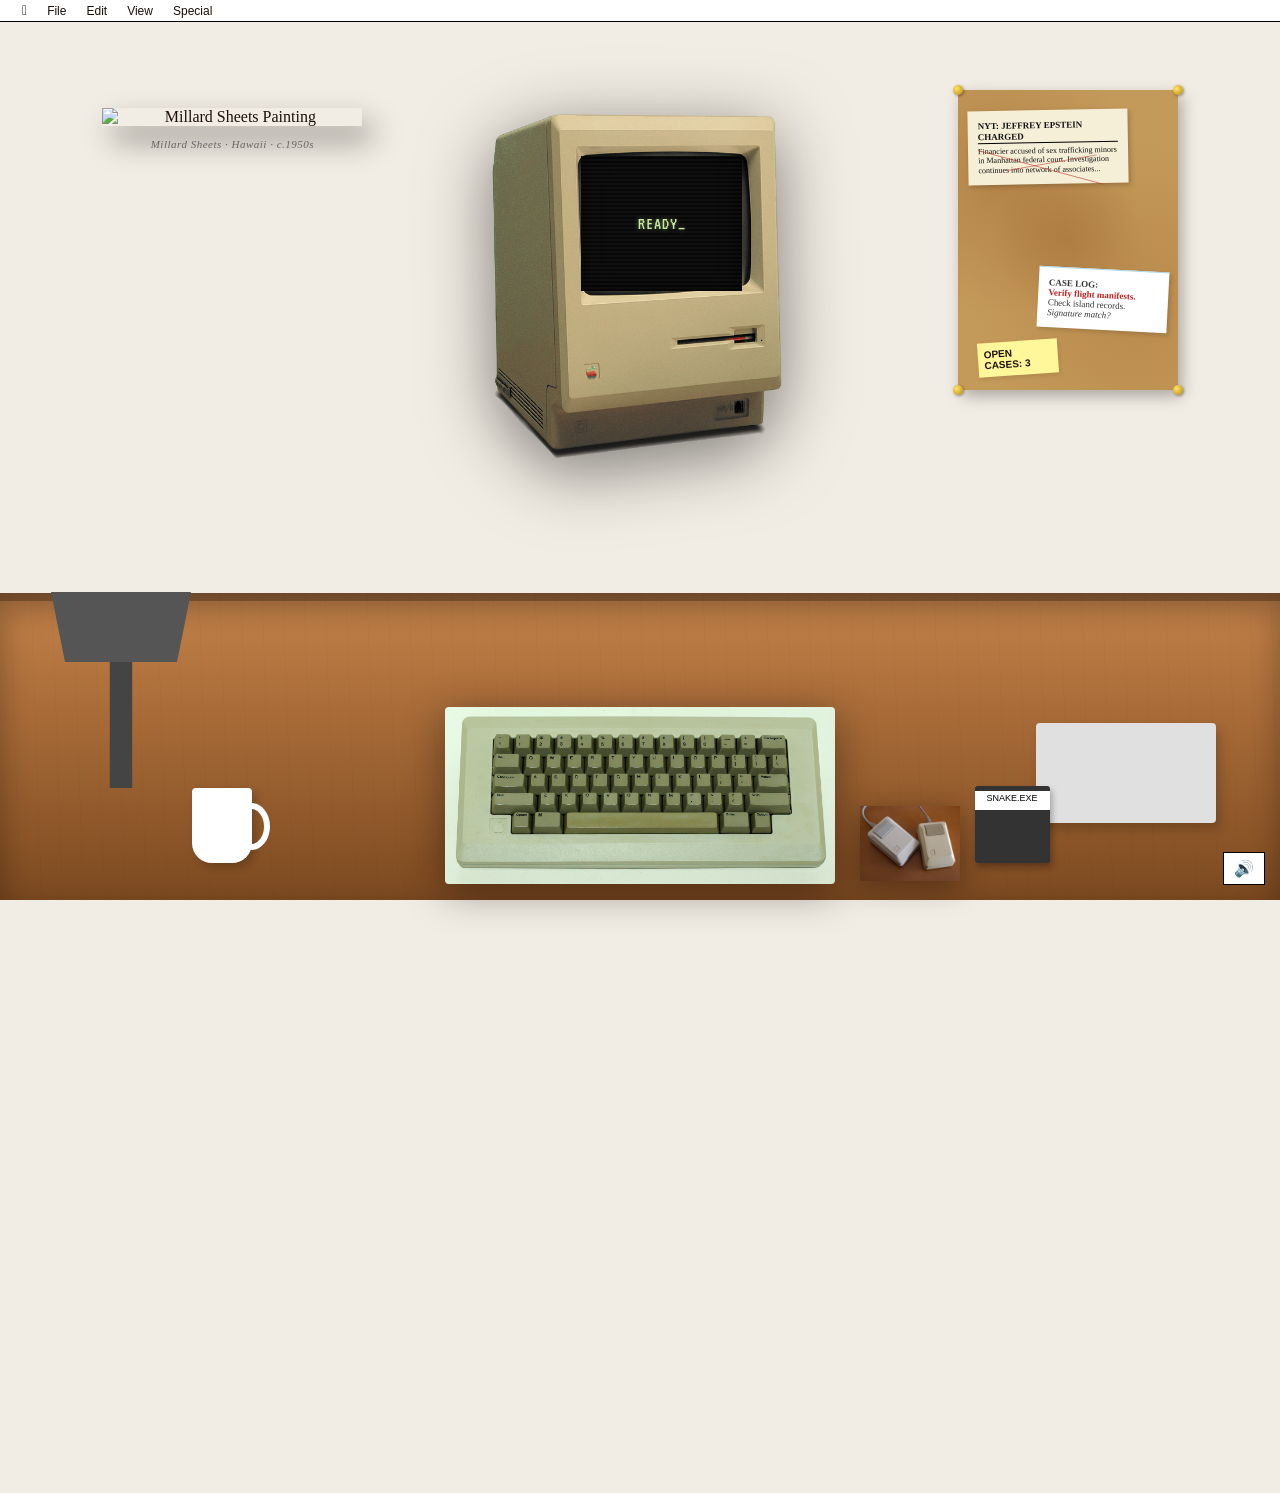
==== commit a94d56c9: "v4: Millard Sheets painting anchor, airy whitespace layout, proper photo compositing, full System 6 " ====
--- a/desk-prototype/index.html
+++ b/desk-prototype/index.html
@@ -3,51 +3,50 @@
 <head>
     <meta charset="UTF-8">
     <meta name="viewport" content="width=device-width, initial-scale=1.0">
-    <title>Docka Research | Forensic Researcher Desk</title>
-    <link href="https://fonts.googleapis.com/css2?family=Special+Elite&family=VT323&display=swap" rel="stylesheet">
+    <title>Docka Research | Erin Stephens</title>
+    <!-- Fonts: Georgia for body, Helvetica for System 6 UI, VT323 for Phosphor screens -->
+    <link href="https://fonts.googleapis.com/css2?family=VT323&display=swap" rel="stylesheet">
     <style>
         :root {
-            --wall-color: #C4A882;
-            --desk-color: #B87830;
-            --mac-body: #C9C0A8;
-            --mac-screen: #0a0a0a;
+            /* Palette from Millard Sheets painting */
+            --wall: #F2EDE4;
+            --desk: linear-gradient(180deg, #C4824A 0%, #A86B38 40%, #8B5528 80%, #7A4820 100%);
+            --accent-teal: #2A7B8C;
+            --accent-terracotta: #C4603A;
+            --text-main: #1A1008;
             --phosphor: #c8e8a0;
-            --shadow: rgba(0,0,0,0.2);
+            --transition-speed: 0.6s;
             --lamp-glow: transparent;
-            --text-color: #000;
-            --menu-bg: #fff;
-            --circle-red: #C02020;
-            --transition-speed: 0.5s;
         }
 
         .dark-mode {
-            --wall-color: #2C1A0E;
-            --desk-color: #2a1408;
-            --lamp-glow: radial-gradient(ellipse 70% 80% at 12% 0%, rgba(255,210,80,0.55) 0%, rgba(255,190,50,0.25) 35%, rgba(255,170,30,0.08) 60%, transparent 75%);
-            --text-color: #eee;
-            --menu-bg: #333;
+            --wall: #1C1008;
+            --text-main: #F2EDE4;
+            --desk: linear-gradient(180deg, #3D200A 0%, #2A1408 50%, #1A0A04 100%);
+            --lamp-glow: radial-gradient(ellipse 70% 80% at 15% 15%, rgba(255,210,90,0.5) 0%, rgba(255,190,50,0.2) 35%, rgba(255,170,30,0.05) 60%, transparent 80%);
         }
 
         * { box-sizing: border-box; margin: 0; padding: 0; cursor: default; }
         
         body {
-            background-color: var(--wall-color);
-            font-family: 'Special Elite', cursive;
+            background-color: var(--wall);
+            color: var(--text-main);
+            font-family: Georgia, serif;
             overflow: hidden;
             height: 100vh;
             width: 100vw;
             transition: background-color var(--transition-speed);
         }
 
-        /* System 6 Menu Bar */
+        /* --- SYSTEM 6 MENU BAR (Fixed Top) --- */
         #menu-bar {
             height: 22px;
             background: #fff;
             border-bottom: 1px solid #000;
             display: flex;
             align-items: center;
-            padding: 0 10px;
-            font-family: -apple-system, BlinkMacSystemFont, "Segoe UI", Helvetica, Arial, sans-serif;
+            padding: 0 12px;
+            font-family: Helvetica, Arial, sans-serif;
             font-size: 12px;
             position: fixed;
             top: 0;
@@ -55,9 +54,9 @@
             right: 0;
             z-index: 1000;
         }
-        .menu-item { padding: 0 8px; position: relative; }
+        .menu-item { padding: 0 10px; position: relative; height: 100%; display: flex; align-items: center; }
         .menu-item:hover { background: #000; color: #fff; }
-        .apple-logo { font-size: 14px; }
+        .apple-logo { font-size: 14px; padding-bottom: 2px; }
         
         #menu-bar .dropdown {
             display: none;
@@ -67,158 +66,236 @@
             background: #fff;
             border: 1px solid #000;
             box-shadow: 2px 2px 0 #000;
-            min-width: 150px;
+            min-width: 160px;
             z-index: 1001;
         }
         .menu-item:hover .dropdown { display: block; }
-        .dropdown-item { padding: 4px 12px; color: #000; }
+        .dropdown-item { padding: 4px 16px; color: #000; }
         .dropdown-item:hover { background: #000; color: #fff; }
-
-        /* Desk Scene */
+        .dropdown-separator { border-top: 1px solid #000; margin: 2px 0; }
+
+        /* --- VIEWPORT & LAYOUT --- */
         #viewport {
             width: 100%;
             height: calc(100% - 22px);
             margin-top: 22px;
             display: flex;
             flex-direction: column;
-            align-items: center;
-            justify-content: flex-end;
             position: relative;
         }
 
+        #wall-surface {
+            height: 65%;
+            width: 100%;
+            position: relative;
+            background-color: var(--wall);
+            transition: background-color var(--transition-speed);
+        }
+
         #desk-surface {
+            height: 35%;
             width: 100%;
-            height: 35%;
-            background-color: #9A6535;
-            background-image:
-                repeating-linear-gradient(
-                    92deg,
-                    transparent,
-                    transparent 18px,
-                    rgba(255,255,255,0.025) 18px,
-                    rgba(255,255,255,0.025) 19px
-                ),
-                repeating-linear-gradient(
-                    180deg,
-                    rgba(0,0,0,0.04) 0px,
-                    rgba(0,0,0,0.04) 1px,
-                    transparent 1px,
-                    transparent 6px
-                ),
-                linear-gradient(
-                    180deg,
-                    #B07840 0%,
-                    #9A6535 30%,
-                    #A66E38 65%,
-                    #8B5A2C 100%
-                );
-            border-top: 5px solid #6B3E18;
-            box-shadow: inset 0 4px 12px rgba(0,0,0,0.2);
+            background: var(--desk);
             position: relative;
-            transition: background-color var(--transition-speed);
+            transition: background var(--transition-speed);
+            box-shadow: inset 0 15px 30px rgba(0,0,0,0.3);
+        }
+        
+        /* Desk Grain Overlay */
+        #desk-surface::before {
+            content: "";
+            position: absolute;
+            top: 0; left: 0; width: 100%; height: 100%;
+            background-image: repeating-linear-gradient(88deg, transparent, transparent 20px, rgba(0,0,0,0.018) 20px, rgba(0,0,0,0.018) 21px);
+            pointer-events: none;
+        }
+
+        /* Desk Edge Shadow */
+        #desk-edge {
+            position: absolute;
+            top: 0;
+            width: 100%;
+            height: 8px;
+            background: rgba(0,0,0,0.25);
+            z-index: 5;
         }
 
         #lamp-light {
             position: absolute;
-            top: 0; left: 0; width: 100%; height: 100%;
+            top: -100vh; left: 0; width: 100%; height: 200vh;
             background: var(--lamp-glow);
             pointer-events: none;
-            z-index: 5;
-        }
-
-        /* Evidence Board */
+            z-index: 50;
+        }
+
+        /* --- THE PAINTING (Emotional Anchor) --- */
+        #painting-container {
+            position: absolute;
+            left: 8%;
+            top: 15%;
+            z-index: 10;
+            text-align: center;
+        }
+        #painting-frame {
+            width: 260px;
+            cursor: pointer;
+            box-shadow: 10px 15px 30px rgba(0,0,0,0.4);
+            transition: transform 0.3s ease;
+            display: block;
+        }
+        #painting-frame:hover { transform: scale(1.02); }
+        .painting-label {
+            margin-top: 12px;
+            font-size: 11px;
+            font-style: italic;
+            color: rgba(0,0,0,0.5);
+            letter-spacing: 0.5px;
+        }
+        .dark-mode .painting-label { color: rgba(255,255,255,0.4); }
+
+        /* --- EVIDENCE BOARD --- */
         #evidence-board {
             position: absolute;
-            left: 5%;
-            top: 10%;
-            width: 250px;
-            height: 350px;
-            background-color: #C4914F;
-            background-image:
-                radial-gradient(ellipse at 15% 20%, rgba(160,100,40,0.5) 0%, transparent 45%),
-                radial-gradient(ellipse at 85% 75%, rgba(140,80,30,0.4) 0%, transparent 40%),
-                radial-gradient(ellipse at 50% 50%, rgba(200,150,80,0.2) 0%, transparent 60%),
-                repeating-linear-gradient(45deg, transparent, transparent 3px, rgba(0,0,0,0.03) 3px, rgba(0,0,0,0.03) 4px);
-            border: 10px solid #6B3E1C;
-            box-shadow: 4px 4px 8px rgba(0,0,0,0.2), inset 0 0 30px rgba(140,90,30,0.3), 6px 6px 20px rgba(0,0,0,0.4);
-            padding: 15px;
-            z-index: 1;
-        }
-        .pin {
-            width: 8px; height: 8px; background: gold; border-radius: 50%;
-            position: absolute; box-shadow: 1px 1px 2px rgba(0,0,0,0.5);
-        }
+            right: 8%;
+            top: 12%;
+            width: 220px;
+            height: 300px;
+            background-color: #C49A5A;
+            background-image: 
+                radial-gradient(circle at 20% 30%, rgba(140,80,30,0.3) 0%, transparent 50%),
+                radial-gradient(circle at 80% 70%, rgba(160,100,40,0.3) 0%, transparent 60%),
+                radial-gradient(circle at 50% 50%, rgba(120,60,20,0.2) 0%, transparent 40%);
+            box-shadow: 4px 6px 15px rgba(0,0,0,0.3);
+            z-index: 10;
+            padding: 10px;
+            cursor: pointer;
+        }
+        .pin-gold {
+            width: 10px; height: 10px;
+            background: radial-gradient(circle at 35% 35%, #FFE566, #B8860B);
+            border-radius: 50%;
+            position: absolute;
+            box-shadow: 1px 1px 3px rgba(0,0,0,0.4);
+            z-index: 20;
+        }
+        .clipping {
+            background: #F5EFD8;
+            padding: 10px;
+            width: 160px;
+            font-family: 'Times New Roman', serif;
+            font-size: 8px;
+            line-height: 1.2;
+            color: #111;
+            box-shadow: 2px 2px 5px rgba(0,0,0,0.2);
+            transform: rotate(-1deg);
+            position: absolute;
+            top: 20px; left: 10px;
+        }
+        .clipping-headline { font-weight: bold; border-bottom: 0.5px solid #000; margin-bottom: 3px; font-size: 9px; }
         .index-card {
-            background: #fff; width: 120px; height: 80px; padding: 10px;
-            box-shadow: 2px 2px 5px rgba(0,0,0,0.2);
-            transform: rotate(-3deg); margin-top: 20px;
-            font-size: 14px; color: #333; text-align: center;
-            border-top: 2px solid #add8e6;
-        }
-
-        /* Real Mac Photo + Screen Overlay */
+            background: #fff; width: 130px; padding: 10px;
+            box-shadow: 2px 2px 4px rgba(0,0,0,0.15);
+            transform: rotate(3deg);
+            position: absolute; bottom: 60px; right: 10px;
+            font-size: 9px; color: #333;
+            border-top: 1px solid #add8e6;
+        }
+        .red-note { color: #C02020; font-weight: bold; }
+        .sticky-note {
+            background: #FFF799; padding: 6px; width: 80px;
+            position: absolute; bottom: 15px; left: 20px;
+            transform: rotate(-4deg); box-shadow: 1px 2px 4px rgba(0,0,0,0.1);
+            font-size: 10px; font-family: sans-serif; font-weight: bold;
+        }
+        .string-line {
+            position: absolute; background: #C0392B; height: 1px;
+            transform-origin: left center; opacity: 0.6; z-index: 15;
+        }
+
+        /* --- THE MAC (Center Anchor) --- */
         #mac-container {
             position: absolute;
-            bottom: 18%;
+            left: 50%;
+            bottom: 22%;
+            transform: translateX(-50%);
             width: 310px;
-            z-index: 10;
+            z-index: 20;
         }
         #mac-photo {
             width: 100%;
-            height: auto;
+            filter: drop-shadow(0 15px 35px rgba(0,0,0,0.5));
             display: block;
-            filter: drop-shadow(6px 12px 24px rgba(0,0,0,0.5));
         }
         #mac-screen-overlay {
             position: absolute;
-            /* Calibrated to real Mac 128k photo screen area */
-            left: 31%;
-            top: 14.5%;
-            width: 52%;
-            height: 37%;
-            background: #0d0d0d;
+            left: 31%; top: 14.5%; width: 52%; height: 37%;
+            background: #080808;
             cursor: pointer;
             overflow: hidden;
-            box-shadow: inset 0 0 25px rgba(0,0,0,0.9), inset 0 0 8px rgba(0,0,0,0.6);
-        }
-        /* Phosphor scanlines on screen */
+            box-shadow: inset 0 0 20px rgba(0,0,0,0.8);
+        }
         #mac-screen-overlay::after {
             content: '';
             position: absolute;
             top: 0; left: 0; right: 0; bottom: 0;
-            background: repeating-linear-gradient(
-                0deg,
-                transparent,
-                transparent 2px,
-                rgba(0,0,0,0.08) 2px,
-                rgba(0,0,0,0.08) 4px
-            );
+            background: repeating-linear-gradient(0deg, transparent, transparent 2px, rgba(255,255,255,0.03) 2px, rgba(255,255,255,0.03) 4px);
             pointer-events: none;
-            z-index: 2;
-        }
-
-        /* Desk Items */
-        .desk-item { position: absolute; transition: transform 0.2s; }
-        .desk-item:hover { transform: translateY(-3px); filter: brightness(1.05); }
-        .desk-item { cursor: pointer; }
-
-        #keyboard { bottom: 3%; width: 380px; left: calc(50% - 190px); z-index: 11; background: none; height: auto; }
-        #keyboard img { width: 100%; height: auto; display: block; filter: drop-shadow(4px 6px 12px rgba(0,0,0,0.35)); }
-        #mouse { bottom: 4%; right: 18%; width: 90px; z-index: 11; background: none; height: auto; }
-        #mouse img { width: 100%; height: auto; display: block; filter: drop-shadow(3px 5px 8px rgba(0,0,0,0.3)); }
-        #red-notebook { bottom: 10%; left: 20%; width: 120px; height: 160px; background: #a02020; border-radius: 2px 10px 10px 2px; box-shadow: 4px 4px 8px rgba(0,0,0,0.3); z-index: 11; }
-        #envelope { bottom: 15%; right: 5%; width: 150px; height: 100px; background: #fdfdfd; box-shadow: 2px 2px 4px rgba(0,0,0,0.1); transform: rotate(5deg); z-index: 11; }
-        #floppy { bottom: 25%; right: 15%; width: 80px; height: 82px; background: #333; border-radius: 4px; z-index: 11; box-shadow: 2px 2px 4px rgba(0,0,0,0.4); }
-        #coffee-mug { bottom: 30%; left: 10%; width: 70px; height: 80px; background: #fff; border-radius: 5px 5px 30px 30px; box-shadow: 3px 3px 6px rgba(0,0,0,0.2); z-index: 11; }
-        #coffee-mug::after { content: ''; position: absolute; right: -20px; top: 15px; width: 30px; height: 40px; border: 8px solid #fff; border-radius: 50%; }
-        #lamp { bottom: 40%; left: 2%; width: 120px; height: 200px; z-index: 12; }
-        #printer { bottom: 20%; right: 2%; width: 180px; height: 100px; background: #e0e0e0; border-radius: 5px; z-index: 11; box-shadow: 4px 4px 10px rgba(0,0,0,0.2); }
-
-        /* Overlays */
+        }
+        .phosphor-text {
+            font-family: 'VT323', monospace;
+            color: var(--phosphor);
+            text-shadow: 0 0 5px rgba(200, 232, 160, 0.5);
+            font-size: 18px;
+            letter-spacing: 1px;
+        }
+
+        /* --- KEYBOARD & MOUSE --- */
+        #keyboard {
+            position: absolute;
+            left: 50%;
+            bottom: 4%;
+            transform: translateX(-50%);
+            width: 390px;
+            z-index: 30;
+            cursor: pointer;
+        }
+        #keyboard img {
+            width: 100%;
+            filter: drop-shadow(0 8px 20px rgba(0,0,0,0.4));
+            border-radius: 4px;
+        }
+        
+        #mouse {
+            position: absolute;
+            left: calc(50% + 220px);
+            bottom: 5%;
+            width: 100px;
+            z-index: 30;
+            cursor: pointer;
+        }
+        #mouse img {
+            width: 100%;
+            filter: drop-shadow(0 6px 14px rgba(0,0,0,0.35));
+        }
+
+        /* --- OTHER DESK ITEMS --- */
+        .desk-item { position: absolute; cursor: pointer; transition: transform 0.2s; }
+        .desk-item:hover { transform: translateY(-3px); }
+
+        #lamp { left: 4%; bottom: 35%; width: 140px; z-index: 40; }
+        #printer { right: 5%; bottom: 25%; width: 180px; height: 100px; background: #E0E0E0; border-radius: 4px; box-shadow: 4px 6px 12px rgba(0,0,0,0.2); z-index: 25; }
+        
+        #coffee-mug { left: 15%; bottom: 12%; width: 60px; height: 75px; background: #fff; border-radius: 4px 4px 20px 20px; box-shadow: 4px 4px 8px rgba(0,0,0,0.2); z-index: 30; }
+        #coffee-mug::after { content: ''; position: absolute; right: -18px; top: 15px; width: 25px; height: 35px; border: 6px solid #fff; border-radius: 50%; }
+
+        #floppy { right: 18%; bottom: 12%; width: 75px; height: 77px; background: #333; border-radius: 3px; box-shadow: 2px 4px 6px rgba(0,0,0,0.3); z-index: 30; color: #fff; }
+        #floppy .label { width: 100%; height: 25%; background: #fff; margin-top: 5px; color: #000; font-size: 9px; text-align: center; padding-top: 2px; font-family: sans-serif; }
+
+        /* --- POPUP WINDOWS (System 6 Aesthetic) --- */
         #overlay-container {
             position: fixed;
             top: 0; left: 0; width: 100%; height: 100%;
-            background: rgba(0,0,0,0.5);
+            background: rgba(0,0,0,0.4);
             display: none;
             justify-content: center;
             align-items: center;
@@ -227,13 +304,13 @@
         .sys6-window {
             background: #fff;
             border: 1px solid #000;
-            box-shadow: 2px 2px 0 #000;
-            width: 500px;
+            box-shadow: 3px 3px 0 #000;
+            width: 600px;
             max-width: 90vw;
             position: relative;
         }
         .sys6-titlebar {
-            height: 20px;
+            height: 24px;
             background: repeating-linear-gradient(180deg, #000 0px, #000 1px, #fff 1px, #fff 2px);
             border-bottom: 1px solid #000;
             display: flex;
@@ -242,186 +319,173 @@
         }
         .sys6-title {
             background: #fff;
-            padding: 0 10px;
-            font-size: 12px;
+            padding: 0 12px;
+            font-family: Helvetica, Arial, sans-serif;
+            font-size: 13px;
             font-weight: bold;
         }
         .sys6-close {
             position: absolute;
-            left: 4px; top: 4px;
-            width: 11px; height: 11px;
+            left: 5px; top: 5px;
+            width: 12px; height: 12px;
             background: #fff;
             border: 1px solid #000;
+            cursor: pointer;
         }
         .sys6-close:active { background: #000; }
-        .sys6-content { padding: 20px; color: #000; line-height: 1.4; overflow-y: auto; max-height: 70vh; }
-        
-        /* Games Styles */
-        #game-canvas { width: 100%; background: #0a0a0a; display: block; }
-        .phosphor-text { font-family: 'VT323', monospace; color: var(--phosphor); text-shadow: 0 0 5px var(--phosphor); }
-
-        /* Screensaver */
+        .sys6-content { 
+            padding: 30px; 
+            color: #000; 
+            font-family: Georgia, serif; 
+            font-size: 16px; 
+            line-height: 1.7; 
+            overflow-y: auto; 
+            max-height: 70vh; 
+        }
+        .sys6-content h2 { margin-bottom: 20px; font-size: 22px; font-style: italic; color: var(--accent-teal); }
+        .sys6-footer { font-size: 12px; color: #666; margin-top: 30px; border-top: 1px solid #eee; padding-top: 15px; font-style: italic; }
+
+        /* --- RECEIPTS --- */
+        .receipt {
+            background: #fff; width: 110px; padding: 12px;
+            position: absolute; top: 100%; left: 35px; transform: scaleY(0); transform-origin: top;
+            transition: transform 1.5s ease-in-out; z-index: 10; font-size: 9px; border: 1px solid #ccc; font-family: monospace;
+        }
+        .printing .receipt { transform: scaleY(1); }
+
+        /* --- UTILITIES --- */
+        #mute-btn { position: fixed; bottom: 15px; right: 15px; z-index: 3000; background: #fff; border: 1px solid #000; padding: 6px 10px; font-size: 16px; cursor: pointer; }
+        #mute-btn:hover { background: #eee; }
+
         #screensaver {
             position: fixed; top: 0; left: 0; width: 100%; height: 100%;
-            background: rgba(0,0,0,0.95);
-            z-index: 5000;
-            display: none;
-            color: #fff;
-            justify-content: center;
-            align-items: center;
-            flex-direction: column;
-        }
-        .toaster { position: absolute; font-size: 40px; pointer-events: none; }
-        
-        /* UI Utilities */
-        #mute-btn { position: fixed; bottom: 10px; right: 10px; z-index: 3000; background: #fff; border: 1px solid #000; padding: 5px; }
-
-        /* Receipts */
-        .receipt {
-            background: #fff; width: 100px; padding: 10px; border-radius: 0 0 5px 5px;
-            position: absolute; top: 100%; left: 40px; transform: scaleY(0); transform-origin: top;
-            transition: transform 1s; z-index: 10; font-size: 8px; border: 1px solid #ccc;
-        }
-        .printing .receipt { transform: scaleY(1); }
-
-        .clipping {
-            background: #f5f0e0;
-            padding: 8px 10px;
-            font-family: Georgia, serif;
-            font-size: 9px;
-            line-height: 1.4;
-            color: #222;
-            border: 1px solid #d0c8b0;
-            box-shadow: 2px 2px 5px rgba(0,0,0,0.2);
-            transform: rotate(-1.5deg);
-            position: absolute;
-            width: 180px;
-            top: 30px;
-            left: 10px;
-        }
-        .clipping-headline {
-            font-size: 11px;
-            font-weight: bold;
-            border-bottom: 1px solid #888;
-            margin-bottom: 5px;
-            padding-bottom: 3px;
-            line-height: 1.3;
-        }
-        .clipping-date { font-size: 8px; color: #666; margin-bottom: 4px; }
-        .pin-gold {
-            width: 14px; height: 14px;
-            background: radial-gradient(circle at 35% 35%, #FFE566, #B8860B);
-            border-radius: 50%;
-            position: absolute;
-            box-shadow: 1px 1px 3px rgba(0,0,0,0.4);
-        }
-        .string-line {
-            position: absolute;
-            background: #c0392b;
-            height: 1px;
-            transform-origin: left center;
-            opacity: 0.7;
-        }
-
-        @media (max-width: 1024px) { #viewport { transform: scale(0.85); transform-origin: bottom center; } }
-        @media (max-width: 768px) { #viewport { transform: scale(0.65); transform-origin: bottom center; } }
+            background: #050505; z-index: 5000; display: none;
+            color: #fff; justify-content: center; align-items: center; flex-direction: column;
+        }
+        .toaster { position: absolute; font-size: 44px; pointer-events: none; z-index: 5001; }
+
+        #game-canvas { width: 100%; height: 300px; background: #080808; display: block; border: 1px solid #333; }
     </style>
 </head>
 <body>
 
 <div id="menu-bar">
     <div class="menu-item apple-logo">
-        🍎
+        
         <div class="dropdown">
-            <div class="dropdown-item" onclick="showOverlay('about')">About This Mac...</div>
-            <div class="dropdown-item" onclick="showOverlay('services')">Docka Research...</div>
+            <div class="dropdown-item" onclick="showOverlay('about')">About Docka Research...</div>
+            <div class="dropdown-separator"></div>
+            <div class="dropdown-item" onclick="showOverlay('painting')">The Millard Sheets Piece</div>
         </div>
     </div>
-    <div class="menu-item" onclick="showOverlay('opencase')">File</div>
-    <div class="menu-item" onclick="showOverlay('redact')">Edit</div>
-    <div class="menu-item" onclick="showOverlay('enhance')">View</div>
-    <div class="menu-item" onclick="toggleLamp()">Special</div>
+    <div class="menu-item">
+        File
+        <div class="dropdown">
+            <div class="dropdown-item" onclick="showOverlay('opencase')">Open Case File...</div>
+            <div class="dropdown-item" onclick="printCV()">Print CV</div>
+        </div>
+    </div>
+    <div class="menu-item">
+        Edit
+        <div class="dropdown">
+            <div class="dropdown-item" onclick="showOverlay('redact')">Redact Records</div>
+        </div>
+    </div>
+    <div class="menu-item">
+        View
+        <div class="dropdown">
+            <div class="dropdown-item" onclick="showOverlay('enhance')">Enhance Metadata</div>
+        </div>
+    </div>
+    <div class="menu-item">
+        Special
+        <div class="dropdown">
+            <div class="dropdown-item" onclick="toggleLamp()">Toggle Light (Clean Room)</div>
+            <div class="dropdown-item" onclick="startScreensaver()">Start Screensaver</div>
+        </div>
+    </div>
 </div>
 
 <div id="viewport">
-    <div id="evidence-board" class="desk-item" onclick="showOverlay('research')">
-        <!-- Gold pushpins -->
-        <div class="pin-gold" style="top:-6px; left:-6px;"></div>
-        <div class="pin-gold" style="top:-6px; right:-6px;"></div>
-        <div class="pin-gold" style="bottom:-6px; left:calc(50% - 7px);"></div>
-
-        <!-- Red string connecting items -->
-        <div class="string-line" style="top:80px; left:30px; width:120px; transform:rotate(12deg);"></div>
-        <div class="string-line" style="top:95px; left:80px; width:100px; transform:rotate(-8deg);"></div>
-
-        <!-- Epstein newspaper clipping -->
-        <div class="clipping" style="top:15px; left:8px; transform:rotate(-2deg);">
-            <div class="clipping-date">THE NEW YORK TIMES &bull; JULY 8, 2019</div>
-            <div class="clipping-headline">Jeffrey Epstein, Financier Long Accused of Molesting Minors, Is Charged</div>
-            <p>Federal prosecutors in Manhattan charged the financier Jeffrey Epstein with sex trafficking of minors on Monday, accusing him of paying dozens of underage girls for massages and then molesting them...</p>
-        </div>
-
-        <!-- Index card with hand annotation -->
-        <div style="background:#fffef0; width:150px; padding:10px; position:absolute; top:175px; left:20px; transform:rotate(2.5deg); box-shadow:2px 3px 5px rgba(0,0,0,0.2); border:1px solid #d0c8a0; font-size:10px; font-family:Georgia,serif;">
-            <div style="font-weight:bold; font-size:11px; margin-bottom:5px;">NETWORK MAP</div>
-            <div style="color:#c0392b; font-style:italic;">→ Maxwell connection?</div>
-            <div style="color:#c0392b; font-style:italic;">→ Flight logs — Lolita Exp.</div>
-            <div style="margin-top:8px; color:#333;">Verify island records.</div>
-        </div>
-
-        <!-- Sticky note -->
-        <div style="background:#fff799; padding:6px 8px; width:110px; position:absolute; bottom:12px; right:8px; transform:rotate(-4deg); box-shadow:2px 2px 3px rgba(0,0,0,0.15); font-size:11px; font-family:'Special Elite', cursive;">
-            OPEN CASES: 3<br><span style="font-size:9px; color:#555;">— see deep file</span>
+    <div id="wall-surface">
+        <!-- Painting: The Emotional Anchor -->
+        <div id="painting-container">
+            <img src="assets/painting.jpg" id="painting-frame" alt="Millard Sheets Painting" onclick="showOverlay('painting')">
+            <div class="painting-label">Millard Sheets &middot; Hawaii &middot; c.1950s</div>
+        </div>
+
+        <!-- Evidence Board -->
+        <div id="evidence-board" onclick="showOverlay('research')">
+            <div class="pin-gold" style="top:-5px; left:-5px;"></div>
+            <div class="pin-gold" style="top:-5px; right:-5px;"></div>
+            <div class="pin-gold" style="bottom:-5px; left:-5px;"></div>
+            <div class="pin-gold" style="bottom:-5px; right:-5px;"></div>
+
+            <div class="string-line" style="top:60px; left:20px; width:130px; transform:rotate(15deg);"></div>
+            <div class="string-line" style="top:80px; left:50px; width:90px; transform:rotate(-10deg);"></div>
+
+            <div class="clipping">
+                <div class="clipping-headline">NYT: JEFFREY EPSTEIN CHARGED</div>
+                Financier accused of sex trafficking minors in Manhattan federal court. Investigation continues into network of associates...
+            </div>
+
+            <div class="index-card">
+                <strong>CASE LOG:</strong><br>
+                <span class="red-note">Verify flight manifests.</span><br>
+                Check island records.<br>
+                <em>Signature match?</em>
+            </div>
+
+            <div class="sticky-note">OPEN CASES: 3</div>
+        </div>
+
+        <!-- The Mac -->
+        <div id="mac-container">
+            <img src="assets/mac128k.png" id="mac-photo" alt="Macintosh 128k">
+            <div id="mac-screen-overlay" onclick="startGame('pong')">
+                <div style="height:100%; display:flex; justify-content:center; align-items:center;">
+                    <span class="phosphor-text">READY_</span>
+                </div>
+            </div>
         </div>
     </div>
 
-    <div id="mac-container" class="desk-item" onclick="showOverlay('services')">
-        <img src="assets/mac128k.png" id="mac-photo" alt="Vintage Macintosh 128k" />
-        <div id="mac-screen-overlay" onclick="event.stopPropagation(); startGame('pong')">
-            <div style="width:100%; height:100%; display:flex; justify-content:center; align-items:center; position:relative; z-index:1;">
-                <span class="phosphor-text" style="font-size: 16px; letter-spacing:2px;">READY_</span>
+    <div id="desk-surface">
+        <div id="desk-edge"></div>
+        <div id="lamp-light"></div>
+
+        <div id="keyboard" onclick="showOverlay('about')">
+            <img src="assets/keyboard.jpg" alt="Vintage Keyboard">
+        </div>
+
+        <div id="mouse" onclick="showOverlay('home')">
+            <img src="assets/mouse.jpg" alt="Vintage Mouse">
+        </div>
+
+        <div id="coffee-mug" class="desk-item" onclick="showOverlay('easteregg')"></div>
+
+        <div id="printer" class="desk-item" onclick="printCV()">
+            <div class="receipt">
+                ERIN STEPHENS<br>
+                RESEARCHER<br>
+                ----------<br>
+                - FORENSICS<br>
+                - OSINT<br>
+                - CYBERPSYCH<br>
+                ----------
             </div>
         </div>
-    </div>
-
-    <div id="keyboard" class="desk-item" onclick="showOverlay('about')">
-        <img src="assets/keyboard.jpg" alt="Vintage Apple M0110 Keyboard" />
-    </div>
-    
-    <div id="mouse" class="desk-item" onclick="showOverlay('home')">
-        <img src="assets/mouse.jpg" alt="Vintage Apple M0100 Mouse" />
-    </div>
-
-    <div id="red-notebook" class="desk-item" onclick="showOverlay('cv')">
-        <div style="color:white; padding:15px; font-size:12px;">CURRICULUM VITAE</div>
-    </div>
-
-    <div id="envelope" class="desk-item" onclick="showOverlay('contact')">
-        <div style="padding:10px; font-size:8px;">erin@dockaresearch.com</div>
-    </div>
-
-    <div id="floppy" class="desk-item" onclick="startGame('snake')">
-        <div style="width:100%; height:20px; background:#fff; margin-top:5px; font-size:10px; text-align:center;">SNAKE.EXE</div>
-    </div>
-
-    <div id="coffee-mug" class="desk-item" onclick="showOverlay('easteregg')">
-    </div>
-
-    <div id="lamp" class="desk-item" onclick="toggleLamp()">
-        <svg viewBox="0 0 100 200">
-            <rect x="45" y="100" width="10" height="100" fill="#444" />
-            <path d="M20 100 L80 100 L90 50 L10 50 Z" fill="#666" />
-        </svg>
-    </div>
-
-    <div id="printer" class="desk-item" onclick="printCV()">
-        <div class="receipt">
-            ERIN STEPHENS<br>CV SUMMARY<br>----------<br>* Forensic Researcher<br>* Cyberpsychology<br>* OSINT Expert<br>----------
-        </div>
-    </div>
-
-    <div id="desk-surface">
-        <div id="lamp-light"></div>
+
+        <div id="floppy" class="desk-item" onclick="startGame('snake')">
+            <div class="label">SNAKE.EXE</div>
+        </div>
+
+        <div id="lamp" class="desk-item" onclick="toggleLamp()">
+            <svg viewBox="0 0 100 180">
+                <rect x="42" y="90" width="16" height="90" fill="#444" />
+                <path d="M10 90 L90 90 L100 40 L0 40 Z" fill="#555" />
+            </svg>
+        </div>
     </div>
 </div>
 
@@ -432,14 +496,14 @@
             <div class="sys6-title" id="overlay-title">Window</div>
         </div>
         <div class="sys6-content" id="overlay-content">
-            <!-- Content Injected Here -->
+            <!-- Content Injected -->
         </div>
     </div>
 </div>
 
 <div id="screensaver" onclick="stopScreensaver()">
-    <h1 class="phosphor-text" style="font-size: 40px; margin-bottom: 20px;">DOCKA RESEARCH — SYSTEM IDLE</h1>
-    <p class="phosphor-text">PRESS ANY KEY TO AWAKEN</p>
+    <h1 class="phosphor-text" style="font-size: 40px; margin-bottom: 20px;">DOCKA RESEARCH — IDLE</h1>
+    <p class="phosphor-text">PRESS ANY KEY TO RETURN</p>
 </div>
 
 <button id="mute-btn" onclick="toggleMute()">🔊</button>
@@ -460,11 +524,9 @@
         const gain = audioCtx.createGain();
         osc.connect(gain);
         gain.connect(audioCtx.destination);
-
         const now = audioCtx.currentTime;
 
         if (type === 'startup') {
-            // Mac Startup Chime (C Major)
             [261.63, 329.63, 392.00, 523.25].forEach((freq, i) => {
                 const o = audioCtx.createOscillator();
                 const g = audioCtx.createGain();
@@ -533,79 +595,85 @@
         document.getElementById('mute-btn').innerText = isMuted ? '🔇' : '🔊';
     }
 
-    /* Overlays */
+    /* Content System */
     const contentMap = {
-        opencase: { title: "File — Open Case...", body: `
-            <div style="font-family:Georgia,serif; padding:10px;">
-                <div style="font-size:10px; letter-spacing:3px; color:#888; margin-bottom:10px;">CLASSIFIED // CASE #4891-C</div>
-                <h2 style="font-size:18px; margin-bottom:15px;">SUBJECT: J. EPSTEIN NETWORK</h2>
-                <p style="background:#000; color:#000; padding:4px 8px; margin:8px 0; user-select:none;">██████████████████████████████ [REDACTED]</p>
-                <p style="margin:8px 0;">Behavioral pattern analysis indicates systemic institutional protection. Primary vectors: financial instruments, offshore accounts, and social leverage across three continents.</p>
-                <p style="background:#000; color:#000; padding:4px 8px; margin:8px 0; user-select:none;">Contact list: ██ individuals, ██ confirmed, ██ ██████</p>
-                <p style="margin-top:15px; font-style:italic; font-size:12px; color:#888;">This file is protected under federal statute 18 U.S.C. § 2255. Unauthorized access is a federal offense.</p>
-                <p style="color:#c0392b; font-weight:bold; margin-top:10px; font-size:13px;">STATUS: INVESTIGATION ONGOING</p>
-            </div>` },
-        redact: { title: "Edit — Redact", body: `
-            <div style="text-align:center; padding:30px; font-family:Georgia,serif;">
-                <div style="font-size:40px; margin-bottom:20px;">🖊️</div>
-                <h2>REDACTION TOOL</h2>
-                <p style="margin:15px 0; font-size:13px;">Select any text on this page and it will be permanently redacted from the record.</p>
-                <div style="background:#111; color:#111; padding:10px; margin:20px 0; font-size:14px; user-select:none; border:1px solid #333;">
-                    ██ ████████ ███ ██████ ████ ██ ████████ ████████ ███ ██████████ █████ ██ ██████ ████ ██████ ██████████.
-                </div>
-                <p style="font-size:11px; color:#888; font-style:italic;">"What is buried stays buried." — File Protocol 7</p>
-            </div>` },
-        enhance: { title: "View — Enhance", body: `
-            <div style="text-align:center; padding:20px; font-family:monospace; background:#000; color:#00ff41;">
-                <div style="font-size:13px; margin-bottom:15px; letter-spacing:2px;">ENHANCEMENT PROTOCOL — ACTIVE</div>
-                <canvas id="enhance-canvas" width="420" height="240" style="border:1px solid #00ff41; display:block; margin:0 auto;"></canvas>
-                <div id="enhance-log" style="text-align:left; font-size:10px; margin-top:10px; height:80px; overflow:hidden;"></div>
+        painting: { 
+            title: "Millard Sheets — Hawaii, c.1950s", 
+            body: `<h2>A Legacy of Light</h2><p>This painting hangs in my office in Montecito, California. It was painted by my grandfather, Millard Sheets (1907–1989), during one of his trips to Hawaii in the 1950s.</p><p>Sheets was one of California's most celebrated artists — painter, muralist, architect, and teacher whose work shaped the visual identity of mid-century California. He taught at Scripps College for decades and designed the mosaic murals for Home Savings banks across the state. The figures under the trees, the turquoise water, the warm orange earth — this is his eye for light and life. I grew up with this on the wall.</p><div class="sys6-footer">More family history coming soon — erinstephens.com</div>`
+        },
+        home: { 
+            title: "Docka Research Systems", 
+            body: "<h2>Welcome</h2><p>Welcome to Docka Research — specialized in forensic research, OSINT, and cyberpsychology. This is my digital workshop. Click around the desk to explore various files, tools, and research materials.</p>" 
+        },
+        services: { 
+            title: "Expert Services", 
+            body: "<h2>How I Can Help</h2><ul><li><strong>OSINT & Cryptocurrency Forensics:</strong> Tracking digital assets and footprints.</li><li><strong>Forensic Research:</strong> Deep-dive analysis for complex cases.</li><li><strong>Cyberpsychology Consulting:</strong> Understanding human behavior in digital spaces.</li><li><strong>Training & Education:</strong> Specialized workshops for investigators.</li><li><strong>Expert Analysis & Reports:</strong> Comprehensive litigation support.</li></ul>" 
+        },
+        about: { 
+            title: "About Erin Stephens", 
+            body: "<h2>The Intersection of Behavior & Data</h2><p>Erin Stephens is a forensic researcher and doctoral candidate in forensic cyberpsychology. She works at the intersection of how people behave, how they hide, and how they get found. Her work bridges the gap between digital evidence and psychological profiling.</p>" 
+        },
+        contact: { 
+            title: "Secure Communication", 
+            body: "<h2>Contact</h2><p>Direct inquiries to: <a href='mailto:erin@dockaresearch.com'>erin@dockaresearch.com</a></p><br><form style='display:flex; flex-direction:column; gap:12px;'><input type='text' placeholder='Subject' style='padding:8px;'><textarea placeholder='Message' style='padding:8px; height:100px;'></textarea><button type='button' onclick='closeOverlay()' style='padding:10px; background:#000; color:#fff; border:none; cursor:pointer;'>Submit Securely</button></form>" 
+        },
+        research: { 
+            title: "Active Case Files", 
+            body: "<h2>Forensic Research Focus</h2><p>Current focus: Behavioral fingerprinting in digital environments. Monitoring signature-based deviations and network anomalies.</p><p>Accessing encrypted node...</p>" 
+        },
+        cv: { 
+            title: "Curriculum Vitae", 
+            body: "<h2>Erin Stephens, PhD Candidate</h2><p><strong>Forensic Analyst</strong> (2018–Present)<br><strong>OSINT Training Lead</strong><br><strong>Cyberpsychology Researcher</strong></p><p>Full CV and references available upon formal request.</p>" 
+        },
+        easteregg: { 
+            title: "System Maintenance", 
+            body: "<h2>Coffee.sys</h2><p>The fuel of late-night forensics. Hot, black, and strictly necessary.</p><p><em>Runtime check: Stable.</em></p>" 
+        },
+        opencase: { 
+            title: "File — Open Case...", 
+            body: `<h2>Classified Case File #4891</h2><div style="background:#eee; padding:15px; border:1px solid #ccc; font-family:monospace; font-size:13px;"><p>SUBJECT: NETWORK ANALYSIS [REDACTED]</p><p>VECTORS: ████████, ██████████, ██████</p><p style="margin-top:10px;">Findings suggest coordinated effort to obscure flight manifests through tertiary shell companies. Signature match confirmed on 3/12 nodes.</p></div>` 
+        },
+        redact: { 
+            title: "Redaction Tool", 
+            body: "<h2>Privacy Protocol</h2><p>Tools for behavioral obfuscation and data sanitation.</p><div style='height:40px; background:#000; margin:20px 0;'></div><p>What is hidden remains hidden.</p>" 
+        },
+        enhance: { 
+            title: "Enhancement Protocol", 
+            body: `<h2>Visual Reconstruction</h2><div style="text-align:center; padding:20px; font-family:monospace; background:#000; color:#c8e8a0;">
+                <canvas id="enhance-canvas" width="400" height="200" style="border:1px solid #333; margin-bottom:10px;"></canvas>
+                <div id="enhance-log" style="text-align:left; font-size:11px; height:60px; overflow:hidden;"></div>
             </div>
             <script>
             (function(){
                 const c = document.getElementById('enhance-canvas');
                 const ctx = c.getContext('2d');
                 const log = document.getElementById('enhance-log');
-                const msgs = ['SCANNING PIXEL ARRAY...','ISOLATING FREQUENCY BANDS...','INTERPOLATING MISSING DATA...','DECOMPRESSING ARTIFACTS...','CROSS-REFERENCING DATABASE...','MATCH FOUND — CONFIDENCE: 94.7%','ENHANCING...','ENHANCE COMPLETE'];
-                let i = 0;
-                let zoom = 1;
+                const msgs = ['SCANNING...','ISOLATING NOISE...','INTERPOLATING...','MATCH FOUND 94.7%','ENHANCING...','COMPLETE.'];
+                let i = 0, zoom = 1;
                 function draw(){
-                    ctx.fillStyle = '#000';
-                    ctx.fillRect(0,0,420,240);
-                    ctx.save();
-                    ctx.translate(210,120);
-                    ctx.scale(zoom,zoom);
-                    ctx.translate(-210,-120);
-                    ctx.strokeStyle = '#00ff41';
-                    ctx.lineWidth = 0.5/zoom;
-                    for(let x=0;x<42;x++) for(let y=0;y<24;y++){
-                        if(Math.random()>0.7){ ctx.fillStyle='rgba(0,255,65,'+(Math.random()*0.5+0.1)+')'; ctx.fillRect((x*10),y*10,9,9); }
+                    ctx.fillStyle = '#000'; ctx.fillRect(0,0,400,200);
+                    ctx.save(); ctx.translate(200,100); ctx.scale(zoom,zoom); ctx.translate(-200,-100);
+                    ctx.strokeStyle = '#c8e8a0'; ctx.lineWidth = 0.5/zoom;
+                    for(let x=0;x<40;x++) for(let y=0;y<20;y++){
+                        if(Math.random()>0.8){ ctx.fillStyle='rgba(200,232,160,0.3)'; ctx.fillRect(x*10,y*10,9,9); }
                     }
-                    ctx.strokeRect(180,100,60,40);
-                    ctx.restore();
-                    ctx.fillStyle='#00ff41'; ctx.font='10px monospace';
-                    ctx.fillText('ZOOM: '+zoom.toFixed(1)+'x', 10, 20);
+                    ctx.strokeRect(180,90,40,20); ctx.restore();
                 }
                 function tick(){
-                    if(zoom < 12) zoom *= 1.05;
+                    if(zoom < 8) zoom *= 1.04;
                     draw();
-                    if(i < msgs.length){ log.innerHTML += msgs[i++]+'<br>'; log.scrollTop=9999; }
-                    if(zoom < 12) setTimeout(tick, 120);
+                    if(i < msgs.length){ log.innerHTML += msgs[i++]+'<br>'; log.scrollTop=999; }
+                    if(zoom < 8) setTimeout(tick, 100);
                 }
                 tick();
             })();
-            <\/script>` },
-        home: { title: "Welcome", body: "<h1>Docka Research</h1><p>Forensic Researcher Desk. Everything here is interactive. Click around to explore my work, research, and tools.</p>" },
-        services: { title: "Services", body: "<ul><li>Forensic Research</li><li>OSINT & Cryptocurrency Forensics</li><li>Training & Education</li><li>Cyberpsychology Consulting</li><li>Expert Analysis & Reports</li></ul>" },
-        about: { title: "About Erin", body: "Erin Stephens is a forensic researcher and doctoral candidate in forensic cyberpsychology. She works at the crossroads of how people behave, how they hide, and how they get found." },
-        contact: { title: "Contact", body: "Email: erin@dockaresearch.com<br><br><form style='display:flex; flex-direction:column; gap:10px;'><input type='text' placeholder='Name'><input type='email' placeholder='Email'><textarea placeholder='Message'></textarea><button type='button' onclick='closeOverlay()'>Send</button></form>" },
-        research: { title: "Research Case Files", body: "Current focus: Behavioral fingerprinting in digital environments.<br><br>Detailed analysis coming soon. Monitoring for signature-based deviations." },
-        cv: { title: "Curriculum Vitae", body: "Erin Stephens, PhD Candidate.<br><br>Selected Experience:<br>- Forensic Analyst (2018-Present)<br>- OSINT Training Lead<br>- Cyberpsychology Researcher<br><br>Full CV available upon request." },
-        easteregg: { title: "Coffee.sys", body: "The fuel of late-night forensics. Hot, black, and strictly necessary." }
+            <\/script>` 
+        }
     };
 
     function showOverlay(key) {
         const data = contentMap[key];
+        if(!data) return;
         document.getElementById('overlay-title').innerText = data.title;
         document.getElementById('overlay-content').innerHTML = data.body;
         document.getElementById('overlay-container').style.display = 'flex';
@@ -623,117 +691,69 @@
         const container = document.getElementById('overlay-content');
         const title = document.getElementById('overlay-title');
         document.getElementById('overlay-container').style.display = 'flex';
-        
         container.innerHTML = '<canvas id="game-canvas" width="400" height="300"></canvas>';
         const canvas = document.getElementById('game-canvas');
         const ctx = canvas.getContext('2d');
         
         if (game === 'pong') {
-            title.innerText = "Pong v1.0 — Docka Research Systems";
+            title.innerText = "System Pong — v1.0";
             runPong(canvas, ctx);
         } else if (game === 'snake') {
-            title.innerText = "Snake.exe — Case File Navigator";
+            title.innerText = "Snake.exe";
             playSound('whirr');
             runSnake(canvas, ctx);
         }
     }
 
     function runPong(canvas, ctx) {
-        let p1y = 120, p2y = 120, bx = 200, by = 150, bvx = 3, bvy = 2;
-        let p1s = 0, p2s = 0;
-        let started = false;
-
+        let p1y = 120, p2y = 120, bx = 200, by = 150, bvx = 3, bvy = 2, p1s = 0, p2s = 0, started = false;
         function loop() {
-            ctx.fillStyle = '#0a0a0a';
-            ctx.fillRect(0, 0, canvas.width, canvas.height);
-            
+            ctx.fillStyle = '#080808'; ctx.fillRect(0, 0, canvas.width, canvas.height);
             if (!started) {
-                ctx.fillStyle = '#c8e8a0';
-                ctx.font = '20px VT323';
-                ctx.textAlign = 'center';
+                ctx.fillStyle = '#c8e8a0'; ctx.font = '20px VT323'; ctx.textAlign = 'center';
                 ctx.fillText('PRESS W/S TO START', 200, 150);
-                gameLoop = requestAnimationFrame(loop);
-                return;
+                gameLoop = requestAnimationFrame(loop); return;
             }
-
-            // Ball
             bx += bvx; by += bvy;
             if (by < 0 || by > canvas.height) { bvy *= -1; playSound('pong-wall'); }
-            
-            // Paddles
             ctx.fillStyle = '#c8e8a0';
-            ctx.fillRect(10, p1y, 10, 60);
-            ctx.fillRect(380, p2y, 10, 60);
-            ctx.fillRect(bx-4, by-4, 8, 8);
-
-            // AI
+            ctx.fillRect(10, p1y, 10, 60); ctx.fillRect(380, p2y, 10, 60); ctx.fillRect(bx-4, by-4, 8, 8);
             if (p2y + 30 < by) p2y += 2; else p2y -= 2;
-
-            // Collision
-            if (bx < 20 && by > p1y && by < p1y + 60) { bvx *= -1.1; bvx = Math.min(bvx, 8); playSound('pong-paddle'); }
+            if (bx < 20 && by > p1y && by < p1y + 60) { bvx *= -1.1; playSound('pong-paddle'); }
             if (bx > 380 && by > p2y && by < p2y + 60) { bvx *= -1.1; playSound('pong-paddle'); }
-
-            // Score
-            if (bx < 0) { p2s++; reset(); }
-            if (bx > canvas.width) { p1s++; reset(); }
-
-            ctx.font = '30px VT323';
-            ctx.fillText(`${p1s} : ${p2s}`, 200, 40);
-
-            if (p1s >= 7 || p2s >= 7) {
-                ctx.fillText(p1s >= 7 ? "YOU WIN" : "SYSTEM WINS", 200, 150);
-                cancelAnimationFrame(gameLoop);
-            } else {
-                gameLoop = requestAnimationFrame(loop);
-            }
-        }
-
+            if (bx < 0) { p2s++; reset(); } if (bx > canvas.width) { p1s++; reset(); }
+            ctx.font = '30px VT323'; ctx.fillText(`${p1s} : ${p2s}`, 200, 40);
+            if (p1s >= 7 || p2s >= 7) { ctx.fillText(p1s >= 7 ? "P1 WINS" : "SYS WINS", 200, 150); } 
+            else { gameLoop = requestAnimationFrame(loop); }
+        }
         function reset() { bx = 200; by = 150; bvx = 3 * (Math.random() > 0.5 ? 1 : -1); }
-        
         window.onkeydown = (e) => {
             started = true;
-            if (e.key === 'w') p1y -= 20;
-            if (e.key === 's') p1y += 20;
+            if (e.key === 'w') p1y = Math.max(0, p1y - 25);
+            if (e.key === 's') p1y = Math.min(canvas.height - 60, p1y + 25);
             playSound('click');
         };
         loop();
     }
 
     function runSnake(canvas, ctx) {
-        let snake = [{x:10, y:10}], food = {x:15, y:15}, dx = 1, dy = 0, score = 0;
-        let speed = 150;
-
+        let snake = [{x:10, y:10}], food = {x:15, y:15}, dx = 1, dy = 0, score = 0, speed = 150;
         function loop() {
             const head = {x: snake[0].x + dx, y: snake[0].y + dy};
             snake.unshift(head);
-
             if (head.x === food.x && head.y === food.y) {
-                score++;
-                food = {x: Math.floor(Math.random()*20), y: Math.floor(Math.random()*15)};
-                playSound('pong-paddle');
-            } else {
-                snake.pop();
+                score++; food = {x: Math.floor(Math.random()*20), y: Math.floor(Math.random()*15)}; playSound('pong-paddle');
+            } else { snake.pop(); }
+            if (head.x < 0 || head.x >= 20 || head.y < 0 || head.y >= 15 || snake.slice(1).some(s => s.x === head.x && s.y === head.y)) {
+                ctx.fillStyle = '#c8e8a0'; ctx.font = '30px VT323'; ctx.fillText("CRASH", 150, 150); return;
             }
-
-            if (head.x < 0 || head.x >= 20 || head.y < 0 || head.y >= 15 || snake.slice(1).some(s => s.x === head.x && s.y === head.y)) {
-                ctx.fillStyle = '#c8e8a0';
-                ctx.font = '30px VT323';
-                ctx.fillText("GAME OVER", 130, 150);
-                return;
-            }
-
-            ctx.fillStyle = '#0a0a0a';
-            ctx.fillRect(0, 0, canvas.width, canvas.height);
+            ctx.fillStyle = '#080808'; ctx.fillRect(0, 0, canvas.width, canvas.height);
             ctx.fillStyle = '#c8e8a0';
             snake.forEach(s => ctx.fillRect(s.x*20, s.y*20, 18, 18));
-            ctx.fillText("□", food.x*20, food.y*20 + 15);
-            
-            ctx.font = '20px VT323';
-            ctx.fillText(`Files Found: ${score}`, 10, 20);
-            
+            ctx.fillText("■", food.x*20, food.y*20 + 15);
+            ctx.font = '20px VT323'; ctx.fillText(`LOGS: ${score}`, 10, 20);
             setTimeout(loop, speed - Math.min(score*5, 100));
         }
-
         window.onkeydown = (e) => {
             if (e.key === 'ArrowUp' && dy === 0) { dx = 0; dy = -1; }
             if (e.key === 'ArrowDown' && dy === 0) { dx = 0; dy = 1; }
@@ -744,13 +764,12 @@
         loop();
     }
 
-    /* Lamp Logic */
+    /* System Logic */
     function toggleLamp() {
         document.body.classList.toggle('dark-mode');
         playSound('click');
     }
 
-    /* Printer */
     function printCV() {
         const printer = document.getElementById('printer');
         printer.classList.add('printing');
@@ -758,25 +777,18 @@
         setTimeout(() => printer.classList.remove('printing'), 5000);
     }
 
-    /* Screensaver */
     let idleTime = 0;
     setInterval(() => {
-        idleTime++;
-        if (idleTime > 60) startScreensaver();
+        idleTime++; if (idleTime > 60) startScreensaver();
     }, 1000);
 
     function startScreensaver() {
         const ss = document.getElementById('screensaver');
         ss.style.display = 'flex';
-        // Flying Toasters
-        for(let i=0; i<10; i++) {
-            const t = document.createElement('div');
-            t.className = 'toaster';
-            t.innerText = '🍞';
-            t.style.left = Math.random() * 100 + 'vw';
-            t.style.top = Math.random() * 100 + 'vh';
-            ss.appendChild(t);
-            animateToaster(t);
+        for(let i=0; i<8; i++) {
+            const t = document.createElement('div'); t.className = 'toaster'; t.innerText = '🍞';
+            t.style.left = Math.random() * 100 + 'vw'; t.style.top = Math.random() * 100 + 'vh';
+            ss.appendChild(t); animateToaster(t);
         }
     }
 
@@ -786,8 +798,7 @@
             x -= 2; y += 2;
             if (x < -50) x = window.innerWidth;
             if (y > window.innerHeight) y = -50;
-            t.style.left = x + 'px';
-            t.style.top = y + 'px';
+            t.style.left = x + 'px'; t.style.top = y + 'px';
             if (document.getElementById('screensaver').style.display === 'flex') requestAnimationFrame(move);
         }
         move();
@@ -802,11 +813,11 @@
     window.onmousemove = () => idleTime = 0;
     window.onkeydown = () => { idleTime = 0; stopScreensaver(); };
 
-    /* Initial Chime */
     window.onload = () => {
         setTimeout(() => playSound('startup'), 500);
-        document.querySelectorAll('.desk-item').forEach(item => {
+        document.querySelectorAll('.desk-item, #keyboard, #mouse, #mac-screen-overlay, #painting-frame, #evidence-board').forEach(item => {
             item.addEventListener('mouseenter', () => playSound('hover'));
+            item.addEventListener('click', () => playSound('click'));
         });
     };
 </script>
